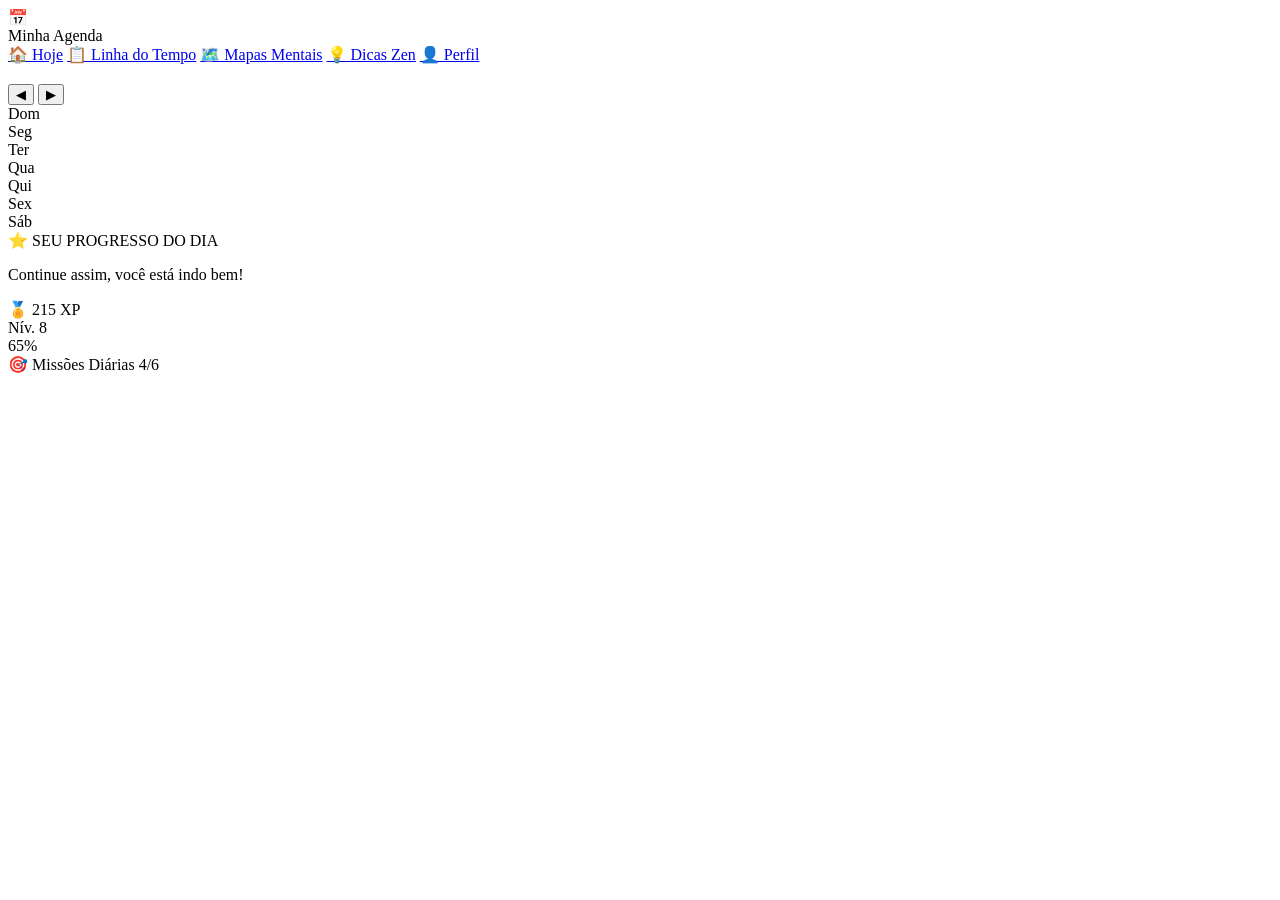
==== Agenda/index.html @ 8290450d "Rename index.html to Agenda/index.html" ====
<!DOCTYPE html>
<html lang="pt-br">
<head>
    <meta charset="UTF-8">
    <meta name="viewport" content="width=device-width, initial-scale=1.0">
    <title>Agenda Adaptada</title>
    <link rel="stylesheet" href="style.css">
    <link href="https://fonts.googleapis.com/css2?family=Nunito:wght@400;600;700;800&display=swap" rel="stylesheet">
</head>
<body>

    <!-- Sidebar -->
    <aside class="sidebar">
        <div class="sidebar-logo">
            <div class="logo-icon">📅</div>
            <span class="logo-text">Minha Agenda</span>
        </div>
        <nav class="sidebar-nav">
            <a href="#" class="nav-item active">🏠 Hoje</a>
            <a href="#" class="nav-item">📋 Linha do Tempo</a>
            <a href="#" class="nav-item">🗺️ Mapas Mentais</a>
            <a href="#" class="nav-item">💡 Dicas Zen</a>
            <a href="#" class="nav-item">👤 Perfil</a>
        </nav>
    </aside>

    <!-- Main Content -->
    <main class="main-content">
        <div class="calendar-container">
            <header>
                <h2 id="month-year"></h2>
                <div class="nav-buttons">
                    <button id="prev">◀</button>
                    <button id="next">▶</button>
                </div>
            </header>

            <div class="calendar-grid">
                <div class="day-name">Dom</div>
                <div class="day-name">Seg</div>
                <div class="day-name">Ter</div>
                <div class="day-name">Qua</div>
                <div class="day-name">Qui</div>
                <div class="day-name">Sex</div>
                <div class="day-name">Sáb</div>

                <div id="calendar-days" class="days-container"></div>
            </div>
        </div>

        <!-- Progress Panel -->
        <div class="progress-panel">
            <div class="progress-header">
                <span>⭐ SEU PROGRESSO DO DIA</span>
                <p>Continue assim, você está indo bem!</p>
            </div>
            <div class="xp-badge">🏅 215 XP</div>
            <div class="progress-level">
                <span>Nív. 8</span>
                <div class="progress-bar"><div class="progress-fill" style="width:65%"></div></div>
                <span>65%</span>
            </div>
            <div class="missions">
                <span class="mission-label">🎯 Missões Diárias</span>
                <span class="mission-count">4/6</span>
                <div class="progress-bar"><div class="progress-fill missions-fill" style="width:66%"></div></div>
            </div>
        </div>
    </main>

    <script src="script.js"></script>
</body>
</html>
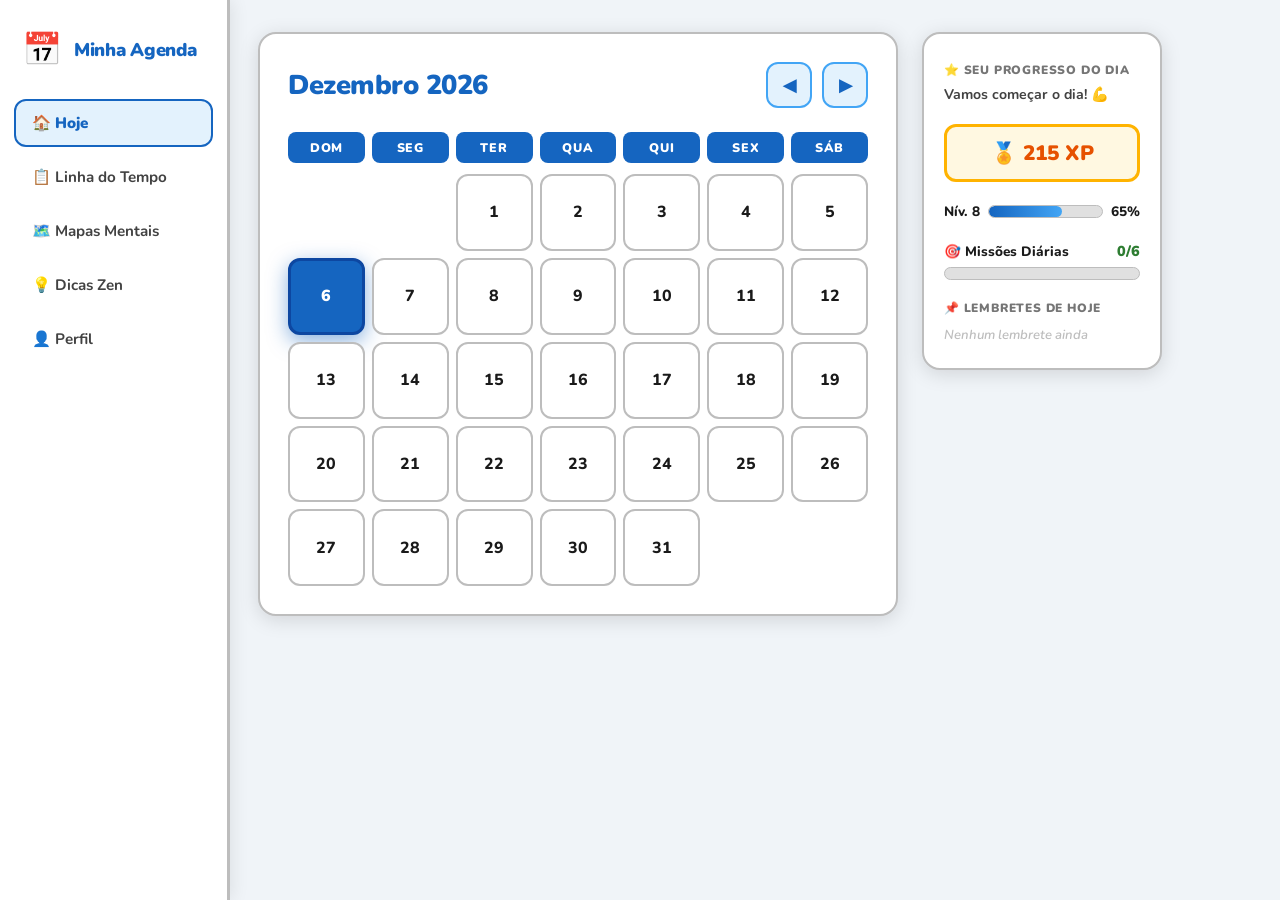
==== commit 4f0269a0: "Add files via upload" ====
--- a/Agenda/index.html
+++ b/Agenda/index.html
@@ -5,7 +5,7 @@
     <meta name="viewport" content="width=device-width, initial-scale=1.0">
     <title>Agenda Adaptada</title>
     <link rel="stylesheet" href="style.css">
-    <link href="https://fonts.googleapis.com/css2?family=Nunito:wght@400;600;700;800&display=swap" rel="stylesheet">
+    <link href="https://fonts.googleapis.com/css2?family=Nunito:wght@400;600;700;800;900&display=swap" rel="stylesheet">
 </head>
 <body>
 
@@ -16,16 +16,16 @@
             <span class="logo-text">Minha Agenda</span>
         </div>
         <nav class="sidebar-nav">
-            <a href="#" class="nav-item active">🏠 Hoje</a>
-            <a href="#" class="nav-item">📋 Linha do Tempo</a>
+            <a href="#" class="nav-item active" data-view="today">🏠 Hoje</a>
+            <a href="#" class="nav-item" data-view="timeline">📋 Linha do Tempo</a>
             <a href="#" class="nav-item">🗺️ Mapas Mentais</a>
             <a href="#" class="nav-item">💡 Dicas Zen</a>
             <a href="#" class="nav-item">👤 Perfil</a>
         </nav>
     </aside>
 
-    <!-- Main Content -->
-    <main class="main-content">
+    <!-- VIEW: HOJE (CALENDÁRIO)  -->
+    <main class="main-content" id="view-today">
         <div class="calendar-container">
             <header>
                 <h2 id="month-year"></h2>
@@ -34,7 +34,6 @@
                     <button id="next">▶</button>
                 </div>
             </header>
-
             <div class="calendar-grid">
                 <div class="day-name">Dom</div>
                 <div class="day-name">Seg</div>
@@ -43,7 +42,6 @@
                 <div class="day-name">Qui</div>
                 <div class="day-name">Sex</div>
                 <div class="day-name">Sáb</div>
-
                 <div id="calendar-days" class="days-container"></div>
             </div>
         </div>
@@ -52,22 +50,116 @@
         <div class="progress-panel">
             <div class="progress-header">
                 <span>⭐ SEU PROGRESSO DO DIA</span>
-                <p>Continue assim, você está indo bem!</p>
+                <p id="progress-message">Continue assim, você está indo bem!</p>
             </div>
-            <div class="xp-badge">🏅 215 XP</div>
+            <div class="xp-badge">🏅 <span id="xp-value">215</span> XP</div>
             <div class="progress-level">
-                <span>Nív. 8</span>
-                <div class="progress-bar"><div class="progress-fill" style="width:65%"></div></div>
-                <span>65%</span>
+                <span>Nív. <span id="level-value">8</span></span>
+                <div class="progress-bar"><div class="progress-fill" id="xp-bar" style="width:65%"></div></div>
+                <span id="xp-percent">65%</span>
             </div>
             <div class="missions">
                 <span class="mission-label">🎯 Missões Diárias</span>
-                <span class="mission-count">4/6</span>
-                <div class="progress-bar"><div class="progress-fill missions-fill" style="width:66%"></div></div>
+                <span class="mission-count" id="mission-count">4/6</span>
+                <div class="progress-bar"><div class="progress-fill missions-fill" id="mission-bar" style="width:66%"></div></div>
+            </div>
+            <div class="reminders-today">
+                <span class="reminders-title">📌 Lembretes de Hoje</span>
+                <ul id="today-reminders-list">
+                    <li class="no-reminders">Nenhum lembrete ainda</li>
+                </ul>
             </div>
         </div>
     </main>
 
+    <!--  VIEW: LINHA DO TEMPO  -->
+    <main class="main-content timeline-layout" id="view-timeline" style="display:none;">
+        <div class="timeline-container">
+            <div class="timeline-header">
+                <div>
+                    <h2 class="timeline-title">📋 Linha do Tempo</h2>
+                    <p class="timeline-subtitle">Acompanhe todas as suas tarefas</p>
+                </div>
+                <div class="timeline-filters">
+                    <button class="filter-btn active" data-filter="all">Todas</button>
+                    <button class="filter-btn" data-filter="done">✅ Concluídas</button>
+                    <button class="filter-btn" data-filter="pending">⏳ Pendentes</button>
+                    <button class="filter-btn" data-filter="missed">❌ Não Feitas</button>
+                </div>
+            </div>
+
+            <div class="timeline-legend">
+                <span class="legend-item legend-done">✅ Concluída</span>
+                <span class="legend-item legend-pending">⏳ Pendente</span>
+                <span class="legend-item legend-missed">❌ Não feita</span>
+            </div>
+
+            <div class="timeline-body" id="timeline-body">
+                <p class="timeline-empty">Nenhuma tarefa encontrada. Adicione lembretes no calendário!</p>
+            </div>
+        </div>
+
+        <!-- Painel de resumo -->
+        <div class="progress-panel">
+            <div class="progress-header">
+                <span>📊 RESUMO GERAL</span>
+                <p id="tl-summary-msg">Veja seu desempenho!</p>
+            </div>
+            <div class="xp-badge">🏅 <span id="tl-xp-value">215</span> XP</div>
+            <div class="progress-level">
+                <span>Nív. <span id="tl-level-value">8</span></span>
+                <div class="progress-bar"><div class="progress-fill" id="tl-xp-bar" style="width:65%"></div></div>
+                <span id="tl-xp-percent">65%</span>
+            </div>
+
+            <div class="tl-stats">
+                <div class="tl-stat tl-stat-done">
+                    <span class="tl-stat-icon">✅</span>
+                    <span class="tl-stat-num" id="stat-done">0</span>
+                    <span class="tl-stat-label">Concluídas</span>
+                </div>
+                <div class="tl-stat tl-stat-pending">
+                    <span class="tl-stat-icon">⏳</span>
+                    <span class="tl-stat-num" id="stat-pending">0</span>
+                    <span class="tl-stat-label">Pendentes</span>
+                </div>
+                <div class="tl-stat tl-stat-missed">
+                    <span class="tl-stat-icon">❌</span>
+                    <span class="tl-stat-num" id="stat-missed">0</span>
+                    <span class="tl-stat-label">Não feitas</span>
+                </div>
+            </div>
+
+            <div class="missions">
+                <span class="mission-label">🎯 Taxa de Conclusão</span>
+                <span class="mission-count" id="tl-rate">0%</span>
+                <div class="progress-bar">
+                    <div class="progress-fill missions-fill" id="tl-rate-bar" style="width:0%"></div>
+                </div>
+            </div>
+        </div>
+    </main>
+
+    <!-- Modal de Lembrete -->
+    <div class="modal-overlay" id="modal-overlay">
+        <div class="modal">
+            <div class="modal-header">
+                <span class="modal-date-title" id="modal-date-title">📅 Dia 1</span>
+                <button class="modal-close" id="modal-close">✕</button>
+            </div>
+            <div class="modal-reminders" id="modal-reminders">
+                <p class="no-reminders-modal">Nenhum lembrete para este dia.</p>
+            </div>
+            <div class="modal-add">
+                <input type="text" id="reminder-input" class="reminder-input" placeholder="✏️ Adicionar lembrete..." maxlength="80" />
+                <button class="btn-add" id="btn-add-reminder">＋ Adicionar</button>
+            </div>
+        </div>
+    </div>
+
+    <!-- Toast -->
+    <div class="toast" id="toast"></div>
+
     <script src="script.js"></script>
 </body>
-</html>
+</html>
--- a/Agenda/style.css
+++ b/Agenda/style.css
@@ -0,0 +1,679 @@
+/*  RESET & BASE  */
+* { box-sizing: border-box; margin: 0; padding: 0; }
+
+:root {
+    --blue:        #1565C0;
+    --blue-light:  #42A5F5;
+    --blue-bg:     #E3F2FD;
+    --green:       #2E7D32;
+    --green-light: #66BB6A;
+    --green-bg:    #E8F5E9;
+    --yellow:      #E65100;
+    --yellow-light:#FFB300;
+    --yellow-bg:   #FFF8E1;
+    --red:         #C62828;
+    --red-light:   #EF9A9A;
+    --red-bg:      #FFEBEE;
+    --orange:      #E65100;
+    --orange-light:#FF8A65;
+    --orange-bg:   #FBE9E7;
+    --bg:          #F0F4F8;
+    --white:       #FFFFFF;
+    --text-dark:   #1A1A1A;
+    --text-mid:    #424242;
+    --text-soft:   #757575;
+    --radius-lg:   18px;
+    --radius-md:   12px;
+    --radius-sm:   8px;
+    --shadow:      0 4px 20px rgba(0,0,0,0.13);
+}
+
+body {
+    font-family: 'Nunito', 'Segoe UI', Tahoma, Geneva, Verdana, sans-serif;
+    background-color: var(--bg);
+    display: flex;
+    min-height: 100vh;
+    font-size: 16px;
+}
+
+/*  SIDEBAR  */
+.sidebar {
+    width: 230px;
+    background: var(--white);
+    border-right: 3px solid #BDBDBD;
+    padding: 28px 14px;
+    display: flex;
+    flex-direction: column;
+    gap: 28px;
+    box-shadow: 3px 0 16px rgba(0,0,0,0.08);
+    flex-shrink: 0;
+    position: sticky;
+    top: 0;
+    height: 100vh;
+}
+
+.sidebar-logo {
+    display: flex;
+    align-items: center;
+    gap: 12px;
+    padding: 0 8px;
+}
+.logo-icon { font-size: 2rem; }
+.logo-text {
+    font-weight: 900;
+    font-size: 1.15rem;
+    color: var(--blue);
+    letter-spacing: -0.3px;
+}
+
+.sidebar-nav {
+    display: flex;
+    flex-direction: column;
+    gap: 6px;
+}
+
+.nav-item {
+    display: flex;
+    align-items: center;
+    gap: 12px;
+    padding: 12px 16px;
+    border-radius: var(--radius-md);
+    color: var(--text-mid);
+    font-weight: 700;
+    font-size: 0.95rem;
+    text-decoration: none;
+    transition: all 0.18s;
+    border: 2.5px solid transparent;
+}
+.nav-item:hover { background: var(--blue-bg); color: var(--blue); border-color: var(--blue-light); }
+.nav-item.active { background: var(--blue-bg); color: var(--blue); font-weight: 900; border-color: var(--blue); }
+
+/*  MAIN CONTENT  */
+.main-content {
+    flex: 1;
+    display: flex;
+    gap: 24px;
+    padding: 32px 28px;
+    align-items: flex-start;
+}
+
+/*  CALENDAR CONTAINER  */
+.calendar-container {
+    flex: 1;
+    background: var(--white);
+    border-radius: var(--radius-lg);
+    box-shadow: var(--shadow);
+    padding: 28px;
+    max-width: 640px;
+    border: 2.5px solid #BDBDBD;
+}
+
+header {
+    display: flex;
+    justify-content: space-between;
+    align-items: center;
+    margin-bottom: 24px;
+}
+header h2 {
+    font-size: 1.7rem;
+    font-weight: 900;
+    color: var(--blue);
+    letter-spacing: -0.5px;
+}
+
+.nav-buttons { display: flex; gap: 10px; }
+.nav-buttons button {
+    background: var(--blue-bg);
+    border: 2.5px solid var(--blue-light);
+    border-radius: var(--radius-md);
+    width: 46px; height: 46px;
+    font-size: 1.05rem;
+    color: var(--blue);
+    cursor: pointer;
+    transition: all 0.18s;
+    font-weight: 900;
+}
+.nav-buttons button:hover {
+    background: var(--blue);
+    color: var(--white);
+    transform: scale(1.08);
+    box-shadow: 0 4px 14px rgba(21,101,192,0.38);
+}
+
+/*  CALENDAR GRID */
+.calendar-grid {
+    display: grid;
+    grid-template-columns: repeat(7, 1fr);
+    gap: 7px;
+    text-align: center;
+}
+
+.day-name {
+    font-weight: 900;
+    color: var(--white);
+    font-size: 0.78rem;
+    text-transform: uppercase;
+    letter-spacing: 0.8px;
+    background: var(--blue);
+    border-radius: var(--radius-sm);
+    padding: 7px 2px;
+    margin-bottom: 4px;
+}
+
+.days-container { display: contents; }
+
+.day {
+    width: 100%;
+    aspect-ratio: 1;
+    border-radius: var(--radius-md);
+    cursor: pointer;
+    transition: all 0.18s;
+    border: 2.5px solid #BDBDBD;
+    display: flex;
+    flex-direction: column;
+    align-items: center;
+    justify-content: center;
+    gap: 3px;
+    font-size: 1rem;
+    font-weight: 800;
+    color: var(--text-dark);
+    background: var(--white);
+}
+.day:hover {
+    background: var(--blue-bg);
+    color: var(--blue);
+    border-color: var(--blue);
+    transform: scale(1.11);
+    box-shadow: 0 4px 16px rgba(21,101,192,0.25);
+}
+
+.today {
+    background: var(--blue) !important;
+    color: var(--white) !important;
+    font-weight: 900;
+    border: 3.5px solid #0D47A1 !important;
+    box-shadow: 0 6px 20px rgba(21,101,192,0.5) !important;
+}
+.today:hover { background: #1976D2 !important; border-color: #0D47A1 !important; color: var(--white) !important; }
+.empty { visibility: hidden; }
+
+.reminder-dot { width: 8px; height: 8px; border-radius: 50%; display: block; }
+.dot-pending { background: var(--yellow-light); box-shadow: 0 0 6px rgba(255,179,0,0.8); }
+.dot-done    { background: var(--green-light);  box-shadow: 0 0 6px rgba(102,187,106,0.8); }
+
+/*  PROGRESS PANEL  */
+.progress-panel {
+    width: 240px;
+    background: var(--white);
+    border-radius: var(--radius-lg);
+    box-shadow: var(--shadow);
+    padding: 24px 20px;
+    display: flex;
+    flex-direction: column;
+    gap: 20px;
+    flex-shrink: 0;
+    border: 2.5px solid #BDBDBD;
+}
+
+.progress-header span {
+    font-size: 0.75rem;
+    font-weight: 900;
+    text-transform: uppercase;
+    letter-spacing: 0.8px;
+    color: var(--text-soft);
+}
+.progress-header p {
+    font-size: 0.88rem;
+    color: var(--text-mid);
+    margin-top: 5px;
+    font-weight: 700;
+    transition: all 0.3s;
+}
+
+.xp-badge {
+    background: var(--yellow-bg);
+    border: 3px solid var(--yellow-light);
+    border-radius: var(--radius-md);
+    padding: 12px 14px;
+    font-weight: 900;
+    font-size: 1.3rem;
+    color: var(--yellow);
+    text-align: center;
+    transition: transform 0.2s;
+}
+.xp-badge.bump { transform: scale(1.1); }
+
+.progress-level {
+    display: flex;
+    align-items: center;
+    gap: 8px;
+    font-size: 0.85rem;
+    font-weight: 800;
+    color: var(--text-dark);
+}
+
+.progress-bar {
+    flex: 1;
+    height: 13px;
+    background: #E0E0E0;
+    border-radius: 99px;
+    overflow: hidden;
+    border: 1.5px solid #BDBDBD;
+}
+.progress-fill {
+    height: 100%;
+    background: linear-gradient(90deg, var(--blue), var(--blue-light));
+    border-radius: 99px;
+    transition: width 0.55s ease;
+}
+
+.missions { display: flex; flex-wrap: wrap; align-items: center; gap: 6px; }
+.mission-label { font-size: 0.85rem; font-weight: 800; color: var(--text-dark); flex: 1; }
+.mission-count { font-size: 0.9rem; font-weight: 900; color: var(--green); }
+.missions .progress-bar { width: 100%; flex: none; }
+.missions-fill { background: linear-gradient(90deg, var(--green), var(--green-light)); }
+
+/*  REMINDERS TODAY  */
+.reminders-today { display: flex; flex-direction: column; gap: 10px; }
+.reminders-title { font-size: 0.75rem; font-weight: 900; text-transform: uppercase; letter-spacing: 0.8px; color: var(--text-soft); }
+#today-reminders-list { list-style: none; display: flex; flex-direction: column; gap: 7px; max-height: 180px; overflow-y: auto; }
+.no-reminders { font-size: 0.82rem; color: #BDBDBD; font-style: italic; font-weight: 600; }
+
+.reminder-today-item {
+    display: flex; align-items: center; justify-content: space-between; gap: 8px;
+    padding: 9px 12px; background: #FAFAFA; border-radius: var(--radius-md); border: 2px solid #E0E0E0; transition: all 0.2s;
+}
+.reminder-today-item.done { background: var(--green-bg); border-color: var(--green-light); }
+.reminder-today-text { font-size: 0.82rem; font-weight: 700; color: var(--text-dark); flex: 1; line-height: 1.3; }
+.reminder-today-item.done .reminder-today-text { color: var(--green); text-decoration: line-through; }
+.btn-confirm-today {
+    background: var(--green); color: var(--white); border: none; border-radius: var(--radius-sm);
+    padding: 6px 10px; font-size: 0.75rem; font-weight: 800; cursor: pointer; white-space: nowrap;
+    font-family: 'Nunito', sans-serif; transition: all 0.18s;
+}
+.btn-confirm-today:hover { background: #1B5E20; transform: scale(1.06); box-shadow: 0 3px 10px rgba(46,125,50,0.45); }
+.done-badge { font-size: 1rem; }
+
+/*  LINHA DO TEMPO  */
+
+.timeline-layout { align-items: flex-start; }
+
+.timeline-container {
+    flex: 1;
+    background: var(--white);
+    border-radius: var(--radius-lg);
+    box-shadow: var(--shadow);
+    padding: 30px 32px;
+    border: 2.5px solid #BDBDBD;
+    min-height: 70vh;
+}
+
+.timeline-header {
+    display: flex;
+    align-items: flex-start;
+    justify-content: space-between;
+    flex-wrap: wrap;
+    gap: 16px;
+    margin-bottom: 22px;
+}
+
+.timeline-title {
+    font-size: 1.7rem;
+    font-weight: 900;
+    color: var(--blue);
+    letter-spacing: -0.5px;
+}
+.timeline-subtitle {
+    font-size: 0.9rem;
+    color: var(--text-soft);
+    font-weight: 600;
+    margin-top: 4px;
+}
+
+/*  FILTROS  */
+.timeline-filters {
+    display: flex;
+    gap: 8px;
+    flex-wrap: wrap;
+}
+
+.filter-btn {
+    padding: 8px 16px;
+    border-radius: 99px;
+    border: 2.5px solid #BDBDBD;
+    background: var(--white);
+    color: var(--text-mid);
+    font-weight: 800;
+    font-size: 0.82rem;
+    cursor: pointer;
+    font-family: 'Nunito', sans-serif;
+    transition: all 0.18s;
+}
+.filter-btn:hover { border-color: var(--blue); color: var(--blue); background: var(--blue-bg); }
+.filter-btn.active { background: var(--blue); color: var(--white); border-color: var(--blue); }
+
+/*  LEGENDA  */
+.timeline-legend {
+    display: flex;
+    gap: 18px;
+    margin-bottom: 28px;
+    flex-wrap: wrap;
+}
+.legend-item {
+    display: flex;
+    align-items: center;
+    gap: 6px;
+    font-size: 0.82rem;
+    font-weight: 700;
+    color: var(--text-mid);
+    background: #F5F5F5;
+    border-radius: 99px;
+    padding: 5px 14px;
+    border: 2px solid #E0E0E0;
+}
+.legend-done    { border-color: var(--green-light);  color: var(--green);  background: var(--green-bg); }
+.legend-pending { border-color: var(--yellow-light); color: var(--yellow); background: var(--yellow-bg); }
+.legend-missed  { border-color: var(--red-light);    color: var(--red);    background: var(--red-bg); }
+
+/*  CORPO DA LINHA DO TEMPO  */
+.timeline-body {
+    display: flex;
+    flex-direction: column;
+    gap: 0;
+}
+
+.timeline-empty {
+    text-align: center;
+    color: #BDBDBD;
+    font-size: 0.95rem;
+    font-weight: 600;
+    font-style: italic;
+    padding: 48px 0;
+}
+
+/*  GRUPO DE DIA  */
+.tl-group {
+    display: flex;
+    gap: 18px;
+    align-items: stretch;
+    margin-bottom: 4px;
+}
+
+/* COLUNA ESQUERDA (DOT + LINHA)  */
+.tl-left {
+    display: flex;
+    flex-direction: column;
+    align-items: center;
+    flex-shrink: 0;
+    width: 44px;
+}
+
+.tl-dot {
+    width: 44px;
+    height: 44px;
+    border-radius: 50%;
+    display: flex;
+    align-items: center;
+    justify-content: center;
+    font-size: 1.2rem;
+    font-weight: 900;
+    flex-shrink: 0;
+    border: 3px solid transparent;
+    box-shadow: 0 3px 10px rgba(0,0,0,0.15);
+    z-index: 1;
+}
+
+.tl-dot-done    { background: var(--green-bg);  border-color: var(--green);       }
+.tl-dot-pending { background: var(--yellow-bg); border-color: var(--yellow-light); }
+.tl-dot-missed  { background: var(--red-bg);    border-color: var(--red);          }
+
+.tl-line {
+    flex: 1;
+    width: 4px;
+    background: linear-gradient(to bottom, #BDBDBD, #E0E0E0);
+    border-radius: 99px;
+    margin: 4px 0;
+    min-height: 24px;
+}
+
+/*  CARD DO DIA  */
+.tl-card {
+    flex: 1;
+    background: #FAFAFA;
+    border: 2.5px solid #E0E0E0;
+    border-radius: var(--radius-lg);
+    padding: 18px 20px;
+    margin-bottom: 20px;
+    transition: box-shadow 0.2s;
+}
+.tl-card:hover { box-shadow: 0 4px 18px rgba(0,0,0,0.1); }
+
+.tl-card-today {
+    background: var(--blue-bg);
+    border-color: var(--blue);
+    box-shadow: 0 4px 18px rgba(21,101,192,0.18);
+}
+
+.tl-card-header {
+    display: flex;
+    align-items: flex-start;
+    justify-content: space-between;
+    gap: 12px;
+    margin-bottom: 14px;
+    flex-wrap: wrap;
+}
+
+.tl-date-block { display: flex; flex-direction: column; gap: 2px; }
+.tl-weekday {
+    font-size: 0.78rem;
+    font-weight: 900;
+    text-transform: uppercase;
+    letter-spacing: 0.8px;
+    color: var(--blue);
+}
+.tl-date {
+    font-size: 1rem;
+    font-weight: 800;
+    color: var(--text-dark);
+}
+
+/*  BADGES DO DIA  */
+.tl-day-badges { display: flex; gap: 6px; flex-wrap: wrap; }
+.tl-badge {
+    padding: 4px 10px;
+    border-radius: 99px;
+    font-size: 0.72rem;
+    font-weight: 800;
+    border: 2px solid transparent;
+}
+.tl-badge-done    { background: var(--green-bg);  color: var(--green);  border-color: var(--green-light); }
+.tl-badge-pending { background: var(--yellow-bg); color: var(--yellow); border-color: var(--yellow-light); }
+.tl-badge-missed  { background: var(--red-bg);    color: var(--red);    border-color: var(--red-light); }
+
+/*  TAREFAS DENTRO DO CARD  */
+.tl-tasks { display: flex; flex-direction: column; gap: 8px; }
+
+.tl-task {
+    display: flex;
+    align-items: center;
+    gap: 10px;
+    padding: 10px 14px;
+    border-radius: var(--radius-md);
+    border: 2px solid transparent;
+    transition: all 0.18s;
+}
+.tl-task:hover { transform: translateX(4px); }
+
+.tl-task-done    { background: var(--green-bg);  border-color: var(--green-light); }
+.tl-task-pending { background: var(--yellow-bg); border-color: var(--yellow-light); }
+.tl-task-missed  { background: var(--red-bg);    border-color: var(--red-light); }
+
+.tl-task-icon { font-size: 1.1rem; flex-shrink: 0; }
+
+.tl-task-text {
+    flex: 1;
+    font-size: 0.9rem;
+    font-weight: 700;
+    color: var(--text-dark);
+    line-height: 1.4;
+}
+.tl-task-done .tl-task-text    { color: var(--green); text-decoration: line-through; }
+.tl-task-missed .tl-task-text  { color: var(--red);   text-decoration: line-through; opacity: 0.8; }
+
+.tl-task-status-label {
+    font-size: 0.72rem;
+    font-weight: 900;
+    border-radius: 99px;
+    padding: 3px 10px;
+    white-space: nowrap;
+    border: 2px solid transparent;
+}
+.tl-label-done    { background: var(--green);  color: var(--white); border-color: #1B5E20; }
+.tl-label-pending { background: var(--yellow-light); color: var(--text-dark); border-color: var(--orange); }
+.tl-label-missed  { background: var(--red);    color: var(--white); border-color: #7F0000; }
+
+/*  STATS DO PAINEL DA TIMELINE  */
+.tl-stats {
+    display: flex;
+    flex-direction: column;
+    gap: 8px;
+}
+
+.tl-stat {
+    display: flex;
+    align-items: center;
+    gap: 10px;
+    padding: 10px 14px;
+    border-radius: var(--radius-md);
+    border: 2.5px solid transparent;
+}
+.tl-stat-done    { background: var(--green-bg);  border-color: var(--green-light); }
+.tl-stat-pending { background: var(--yellow-bg); border-color: var(--yellow-light); }
+.tl-stat-missed  { background: var(--red-bg);    border-color: var(--red-light); }
+
+.tl-stat-icon  { font-size: 1.2rem; }
+.tl-stat-num   { font-size: 1.4rem; font-weight: 900; color: var(--text-dark); line-height: 1; }
+.tl-stat-label { font-size: 0.78rem; font-weight: 700; color: var(--text-soft); }
+
+/*  MODAL  */
+.modal-overlay {
+    position: fixed;
+    inset: 0;
+    background: rgba(10, 20, 40, 0.6);
+    backdrop-filter: blur(5px);
+    z-index: 1000;
+    display: flex;
+    align-items: center;
+    justify-content: center;
+    opacity: 0;
+    pointer-events: none;
+    transition: opacity 0.22s ease;
+}
+.modal-overlay.active { opacity: 1; pointer-events: all; }
+
+.modal {
+    background: var(--white);
+    border-radius: 22px;
+    box-shadow: 0 22px 60px rgba(0,0,0,0.25);
+    padding: 30px;
+    width: 100%;
+    max-width: 430px;
+    display: flex;
+    flex-direction: column;
+    gap: 20px;
+    border: 3px solid var(--blue);
+    transform: translateY(18px) scale(0.97);
+    transition: transform 0.22s ease;
+}
+.modal-overlay.active .modal { transform: translateY(0) scale(1); }
+
+.modal-header { display: flex; align-items: center; justify-content: space-between; }
+.modal-date-title { font-size: 1.2rem; font-weight: 900; color: var(--blue); letter-spacing: -0.3px; }
+
+.modal-close {
+    background: var(--red-bg);
+    border: 2px solid var(--red-light);
+    border-radius: var(--radius-sm);
+    width: 38px; height: 38px;
+    font-size: 0.95rem;
+    color: var(--red);
+    cursor: pointer;
+    font-weight: 900;
+    transition: all 0.18s;
+    font-family: 'Nunito', sans-serif;
+}
+.modal-close:hover { background: var(--red); color: var(--white); border-color: var(--red); }
+
+.modal-reminders { display: flex; flex-direction: column; gap: 9px; max-height: 260px; overflow-y: auto; }
+.no-reminders-modal { font-size: 0.9rem; color: #BDBDBD; font-style: italic; text-align: center; padding: 18px 0; font-weight: 600; }
+
+.reminder-item {
+    display: flex; align-items: center; justify-content: space-between; gap: 10px;
+    padding: 12px 15px; background: #FAFAFA; border-radius: var(--radius-md); border: 2px solid #BDBDBD; transition: all 0.2s;
+}
+.reminder-item.done { background: var(--green-bg); border-color: var(--green-light); }
+.reminder-text { font-size: 0.92rem; font-weight: 700; color: var(--text-dark); flex: 1; line-height: 1.4; }
+.reminder-item.done .reminder-text { color: var(--green); text-decoration: line-through; }
+
+.reminder-actions { display: flex; align-items: center; gap: 7px; flex-shrink: 0; }
+
+.btn-done {
+    background: var(--green); color: var(--white); border: none; border-radius: var(--radius-sm);
+    padding: 7px 14px; font-size: 0.8rem; font-weight: 800; cursor: pointer;
+    font-family: 'Nunito', sans-serif; transition: all 0.18s;
+}
+.btn-done:hover { background: #1B5E20; transform: scale(1.06); box-shadow: 0 3px 10px rgba(46,125,50,0.45); }
+.done-tag { font-size: 0.82rem; font-weight: 800; color: var(--green); }
+
+.btn-delete {
+    background: var(--red-bg); border: 2px solid var(--red-light); color: var(--red);
+    cursor: pointer; font-size: 0.9rem; padding: 5px 8px; border-radius: var(--radius-sm); transition: all 0.18s;
+}
+.btn-delete:hover { background: var(--red); color: var(--white); border-color: var(--red); }
+
+.modal-add { display: flex; gap: 9px; }
+
+.reminder-input {
+    flex: 1; padding: 12px 16px; border: 2.5px solid #BDBDBD; border-radius: var(--radius-md);
+    font-size: 0.95rem; font-family: 'Nunito', sans-serif; font-weight: 700; color: var(--text-dark);
+    outline: none; transition: border-color 0.2s, box-shadow 0.2s; background: #FAFAFA;
+}
+.reminder-input:focus { border-color: var(--blue); box-shadow: 0 0 0 4px rgba(21,101,192,0.13); background: var(--white); }
+.reminder-input::placeholder { color: #BDBDBD; font-weight: 600; }
+
+.btn-add {
+    background: var(--blue); color: var(--white); border: none; border-radius: var(--radius-md);
+    padding: 12px 18px; font-size: 0.9rem; font-weight: 900; cursor: pointer;
+    font-family: 'Nunito', sans-serif; transition: all 0.18s; white-space: nowrap;
+}
+.btn-add:hover { background: #0D47A1; transform: scale(1.05); box-shadow: 0 5px 16px rgba(21,101,192,0.42); }
+
+/*  TOAST  */
+.toast {
+    position: fixed; bottom: 30px; left: 50%;
+    transform: translateX(-50%) translateY(20px);
+    background: var(--text-dark); color: var(--white);
+    padding: 13px 28px; border-radius: 99px;
+    font-size: 0.92rem; font-weight: 800; font-family: 'Nunito', sans-serif;
+    box-shadow: 0 10px 30px rgba(0,0,0,0.25);
+    opacity: 0; pointer-events: none; transition: all 0.28s ease;
+    z-index: 2000; white-space: nowrap; border: 2.5px solid transparent;
+}
+.toast.show { opacity: 1; transform: translateX(-50%) translateY(0); }
+.toast-success { background: var(--green);        border-color: #1B5E20; }
+.toast-info    { background: var(--blue);         border-color: #0D47A1; }
+.toast-level   { background: var(--yellow-light); color: var(--text-dark); border-color: var(--yellow); font-size: 1rem; }
+
+/*  RESPONSIVE  */
+@media (max-width: 900px) {
+    .timeline-header { flex-direction: column; }
+    .timeline-filters { justify-content: flex-start; }
+}
+@media (max-width: 768px) {
+    .sidebar { display: none; }
+    .main-content { flex-direction: column; padding: 16px; }
+    .progress-panel { width: 100%; }
+    .calendar-container { max-width: 100%; }
+    .timeline-container { padding: 20px 16px; }
+    .modal { max-width: calc(100vw - 32px); padding: 22px; }
+}
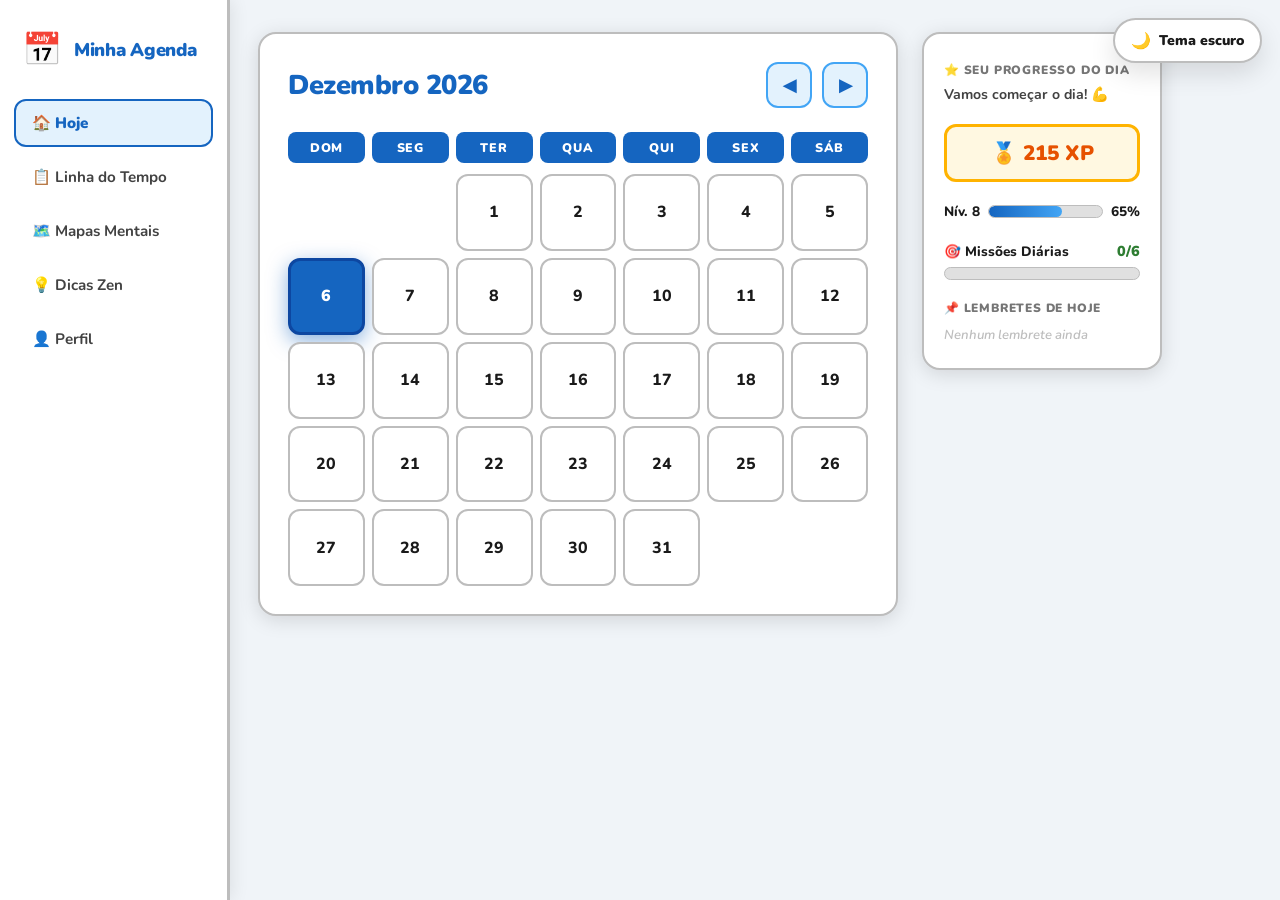
==== commit ca67d1fb: "Dark Mode e Vlivras" ====
--- a/Agenda/index.html
+++ b/Agenda/index.html
@@ -1,165 +1,242 @@
-<!DOCTYPE html>
-<html lang="pt-br">
-<head>
-    <meta charset="UTF-8">
-    <meta name="viewport" content="width=device-width, initial-scale=1.0">
-    <title>Agenda Adaptada</title>
-    <link rel="stylesheet" href="style.css">
-    <link href="https://fonts.googleapis.com/css2?family=Nunito:wght@400;600;700;800;900&display=swap" rel="stylesheet">
-</head>
-<body>
-
-    <!-- Sidebar -->
-    <aside class="sidebar">
-        <div class="sidebar-logo">
-            <div class="logo-icon">📅</div>
-            <span class="logo-text">Minha Agenda</span>
-        </div>
-        <nav class="sidebar-nav">
-            <a href="#" class="nav-item active" data-view="today">🏠 Hoje</a>
-            <a href="#" class="nav-item" data-view="timeline">📋 Linha do Tempo</a>
-            <a href="#" class="nav-item">🗺️ Mapas Mentais</a>
-            <a href="#" class="nav-item">💡 Dicas Zen</a>
-            <a href="#" class="nav-item">👤 Perfil</a>
-        </nav>
-    </aside>
-
-    <!-- VIEW: HOJE (CALENDÁRIO)  -->
-    <main class="main-content" id="view-today">
-        <div class="calendar-container">
-            <header>
-                <h2 id="month-year"></h2>
-                <div class="nav-buttons">
-                    <button id="prev">◀</button>
-                    <button id="next">▶</button>
-                </div>
-            </header>
-            <div class="calendar-grid">
-                <div class="day-name">Dom</div>
-                <div class="day-name">Seg</div>
-                <div class="day-name">Ter</div>
-                <div class="day-name">Qua</div>
-                <div class="day-name">Qui</div>
-                <div class="day-name">Sex</div>
-                <div class="day-name">Sáb</div>
-                <div id="calendar-days" class="days-container"></div>
-            </div>
-        </div>
-
-        <!-- Progress Panel -->
-        <div class="progress-panel">
-            <div class="progress-header">
-                <span>⭐ SEU PROGRESSO DO DIA</span>
-                <p id="progress-message">Continue assim, você está indo bem!</p>
-            </div>
-            <div class="xp-badge">🏅 <span id="xp-value">215</span> XP</div>
-            <div class="progress-level">
-                <span>Nív. <span id="level-value">8</span></span>
-                <div class="progress-bar"><div class="progress-fill" id="xp-bar" style="width:65%"></div></div>
-                <span id="xp-percent">65%</span>
-            </div>
-            <div class="missions">
-                <span class="mission-label">🎯 Missões Diárias</span>
-                <span class="mission-count" id="mission-count">4/6</span>
-                <div class="progress-bar"><div class="progress-fill missions-fill" id="mission-bar" style="width:66%"></div></div>
-            </div>
-            <div class="reminders-today">
-                <span class="reminders-title">📌 Lembretes de Hoje</span>
-                <ul id="today-reminders-list">
-                    <li class="no-reminders">Nenhum lembrete ainda</li>
-                </ul>
-            </div>
-        </div>
-    </main>
-
-    <!--  VIEW: LINHA DO TEMPO  -->
-    <main class="main-content timeline-layout" id="view-timeline" style="display:none;">
-        <div class="timeline-container">
-            <div class="timeline-header">
-                <div>
-                    <h2 class="timeline-title">📋 Linha do Tempo</h2>
-                    <p class="timeline-subtitle">Acompanhe todas as suas tarefas</p>
-                </div>
-                <div class="timeline-filters">
-                    <button class="filter-btn active" data-filter="all">Todas</button>
-                    <button class="filter-btn" data-filter="done">✅ Concluídas</button>
-                    <button class="filter-btn" data-filter="pending">⏳ Pendentes</button>
-                    <button class="filter-btn" data-filter="missed">❌ Não Feitas</button>
-                </div>
-            </div>
-
-            <div class="timeline-legend">
-                <span class="legend-item legend-done">✅ Concluída</span>
-                <span class="legend-item legend-pending">⏳ Pendente</span>
-                <span class="legend-item legend-missed">❌ Não feita</span>
-            </div>
-
-            <div class="timeline-body" id="timeline-body">
-                <p class="timeline-empty">Nenhuma tarefa encontrada. Adicione lembretes no calendário!</p>
-            </div>
-        </div>
-
-        <!-- Painel de resumo -->
-        <div class="progress-panel">
-            <div class="progress-header">
-                <span>📊 RESUMO GERAL</span>
-                <p id="tl-summary-msg">Veja seu desempenho!</p>
-            </div>
-            <div class="xp-badge">🏅 <span id="tl-xp-value">215</span> XP</div>
-            <div class="progress-level">
-                <span>Nív. <span id="tl-level-value">8</span></span>
-                <div class="progress-bar"><div class="progress-fill" id="tl-xp-bar" style="width:65%"></div></div>
-                <span id="tl-xp-percent">65%</span>
-            </div>
-
-            <div class="tl-stats">
-                <div class="tl-stat tl-stat-done">
-                    <span class="tl-stat-icon">✅</span>
-                    <span class="tl-stat-num" id="stat-done">0</span>
-                    <span class="tl-stat-label">Concluídas</span>
-                </div>
-                <div class="tl-stat tl-stat-pending">
-                    <span class="tl-stat-icon">⏳</span>
-                    <span class="tl-stat-num" id="stat-pending">0</span>
-                    <span class="tl-stat-label">Pendentes</span>
-                </div>
-                <div class="tl-stat tl-stat-missed">
-                    <span class="tl-stat-icon">❌</span>
-                    <span class="tl-stat-num" id="stat-missed">0</span>
-                    <span class="tl-stat-label">Não feitas</span>
-                </div>
-            </div>
-
-            <div class="missions">
-                <span class="mission-label">🎯 Taxa de Conclusão</span>
-                <span class="mission-count" id="tl-rate">0%</span>
-                <div class="progress-bar">
-                    <div class="progress-fill missions-fill" id="tl-rate-bar" style="width:0%"></div>
-                </div>
-            </div>
-        </div>
-    </main>
-
-    <!-- Modal de Lembrete -->
-    <div class="modal-overlay" id="modal-overlay">
-        <div class="modal">
-            <div class="modal-header">
-                <span class="modal-date-title" id="modal-date-title">📅 Dia 1</span>
-                <button class="modal-close" id="modal-close">✕</button>
-            </div>
-            <div class="modal-reminders" id="modal-reminders">
-                <p class="no-reminders-modal">Nenhum lembrete para este dia.</p>
-            </div>
-            <div class="modal-add">
-                <input type="text" id="reminder-input" class="reminder-input" placeholder="✏️ Adicionar lembrete..." maxlength="80" />
-                <button class="btn-add" id="btn-add-reminder">＋ Adicionar</button>
-            </div>
-        </div>
-    </div>
-
-    <!-- Toast -->
-    <div class="toast" id="toast"></div>
-
-    <script src="script.js"></script>
-</body>
+<!DOCTYPE html>
+<html lang="pt-br">
+
+<head>
+    <meta charset="UTF-8">
+    <meta name="viewport" content="width=device-width, initial-scale=1.0">
+    <title>Agenda Adaptada</title>
+    <script>
+        (function () {
+            try {
+                if (localStorage.getItem('agenda-theme') === 'dark') {
+                    document.documentElement.classList.add('dark-theme');
+                }
+            } catch (error) {
+                document.documentElement.classList.remove('dark-theme');
+            }
+        })();
+    </script>
+    <link rel="stylesheet" href="css/style.css">
+    <link rel="stylesheet" href="css/dark-mode.css">
+    <link href="https://fonts.googleapis.com/css2?family=Nunito:wght@400;600;700;800;900&display=swap" rel="stylesheet">
+</head>
+
+<body>
+
+    <style>
+        div[vw].enabled {
+            top: 65% !important;
+        }
+    </style>
+
+    <div vw class="enabled">
+        <div vw-access-button class="active"></div>
+        <div vw-plugin-wrapper>
+            <div class="vw-plugin-top-wrapper"></div>
+        </div>
+    </div>
+
+    <script src="https://vlibras.gov.br/app/vlibras-plugin.js"></script>
+    <script>
+        new window.VLibras.Widget('https://vlibras.gov.br/app');
+    </script>
+
+
+    <button class="theme-toggle" id="theme-toggle" type="button" aria-pressed="false">
+        <span class="theme-toggle-icon" aria-hidden="true">🌙</span>
+        <span class="theme-toggle-text">Tema escuro</span>
+    </button>
+
+    <!-- Sidebar -->
+    <aside class="sidebar">
+        <div class="sidebar-logo">
+            <div class="logo-icon">📅</div>
+            <span class="logo-text">Minha Agenda</span>
+        </div>
+        <nav class="sidebar-nav">
+            <a href="#" class="nav-item active" data-view="today">🏠 Hoje</a>
+            <a href="#" class="nav-item" data-view="timeline">📋 Linha do Tempo</a>
+            <a href="#" class="nav-item">🗺️ Mapas Mentais</a>
+            <a href="#" class="nav-item">💡 Dicas Zen</a>
+            <a href="#" class="nav-item">👤 Perfil</a>
+        </nav>
+    </aside>
+
+    <!-- VIEW: HOJE (CALENDÁRIO)  -->
+    <main class="main-content" id="view-today">
+        <div class="calendar-container">
+            <header>
+                <h2 id="month-year"></h2>
+                <div class="nav-buttons">
+                    <button id="prev">◀</button>
+                    <button id="next">▶</button>
+                </div>
+            </header>
+            <div class="calendar-grid">
+                <div class="day-name">Dom</div>
+                <div class="day-name">Seg</div>
+                <div class="day-name">Ter</div>
+                <div class="day-name">Qua</div>
+                <div class="day-name">Qui</div>
+                <div class="day-name">Sex</div>
+                <div class="day-name">Sáb</div>
+                <div id="calendar-days" class="days-container"></div>
+            </div>
+        </div>
+
+        <!-- Progress Panel -->
+        <div class="progress-panel">
+            <div class="progress-header">
+                <span>⭐ SEU PROGRESSO DO DIA</span>
+                <p id="progress-message">Continue assim, você está indo bem!</p>
+            </div>
+            <div class="xp-badge">🏅 <span id="xp-value">215</span> XP</div>
+            <div class="progress-level">
+                <span>Nív. <span id="level-value">8</span></span>
+                <div class="progress-bar">
+                    <div class="progress-fill" id="xp-bar" style="width:65%"></div>
+                </div>
+                <span id="xp-percent">65%</span>
+            </div>
+            <div class="missions">
+                <span class="mission-label">🎯 Missões Diárias</span>
+                <span class="mission-count" id="mission-count">4/6</span>
+                <div class="progress-bar">
+                    <div class="progress-fill missions-fill" id="mission-bar" style="width:66%"></div>
+                </div>
+            </div>
+            <div class="reminders-today">
+                <span class="reminders-title">📌 Lembretes de Hoje</span>
+                <ul id="today-reminders-list">
+                    <li class="no-reminders">Nenhum lembrete ainda</li>
+                </ul>
+            </div>
+        </div>
+    </main>
+
+    <!--  VIEW: LINHA DO TEMPO  -->
+    <main class="main-content timeline-layout" id="view-timeline" style="display:none;">
+        <div class="timeline-container">
+            <div class="timeline-header">
+                <div>
+                    <h2 class="timeline-title">📋 Linha do Tempo</h2>
+                    <p class="timeline-subtitle">Acompanhe todas as suas tarefas</p>
+                </div>
+                <div class="timeline-filters">
+                    <button class="filter-btn active" data-filter="all">Todas</button>
+                    <button class="filter-btn" data-filter="done">✅ Concluídas</button>
+                    <button class="filter-btn" data-filter="pending">⏳ Pendentes</button>
+                    <button class="filter-btn" data-filter="missed">❌ Não Feitas</button>
+                </div>
+            </div>
+
+            <div class="timeline-legend">
+                <span class="legend-item legend-done">✅ Concluída</span>
+                <span class="legend-item legend-pending">⏳ Pendente</span>
+                <span class="legend-item legend-missed">❌ Não feita</span>
+            </div>
+
+            <div class="timeline-body" id="timeline-body">
+                <p class="timeline-empty">Nenhuma tarefa encontrada. Adicione lembretes no calendário!</p>
+            </div>
+
+            <section class="report-section" id="productivity-report">
+                <div class="report-header">
+                    <h3>📈 Relatório de Produtividade</h3>
+                    <p>Resumo das tarefas concluídas por dia e por semana</p>
+                </div>
+
+                <div class="report-highlights">
+                    <div class="report-card report-best">
+                        <span class="report-card-label">Dia mais produtivo</span>
+                        <strong class="report-card-value" id="best-day-value">Sem dados</strong>
+                        <small class="report-card-extra" id="best-day-extra">Adicione tarefas para começar</small>
+                    </div>
+                    <div class="report-card report-worst">
+                        <span class="report-card-label">Dia menos produtivo</span>
+                        <strong class="report-card-value" id="worst-day-value">Sem dados</strong>
+                        <small class="report-card-extra" id="worst-day-extra">Adicione tarefas para começar</small>
+                    </div>
+                </div>
+
+                <div class="report-charts">
+                    <div class="chart-block">
+                        <h4>Produtividade por dia da semana</h4>
+                        <div class="bar-chart" id="weekday-chart"></div>
+                    </div>
+                    <div class="chart-block">
+                        <h4>Produtividade por semana</h4>
+                        <div class="bar-chart" id="week-chart"></div>
+                    </div>
+                </div>
+            </section>
+        </div>
+
+        <!-- Painel de resumo -->
+        <div class="progress-panel">
+            <div class="progress-header">
+                <span>📊 RESUMO GERAL</span>
+                <p id="tl-summary-msg">Veja seu desempenho!</p>
+            </div>
+            <div class="xp-badge">🏅 <span id="tl-xp-value">215</span> XP</div>
+            <div class="progress-level">
+                <span>Nív. <span id="tl-level-value">8</span></span>
+                <div class="progress-bar">
+                    <div class="progress-fill" id="tl-xp-bar" style="width:65%"></div>
+                </div>
+                <span id="tl-xp-percent">65%</span>
+            </div>
+
+            <div class="tl-stats">
+                <div class="tl-stat tl-stat-done">
+                    <span class="tl-stat-icon">✅</span>
+                    <span class="tl-stat-num" id="stat-done">0</span>
+                    <span class="tl-stat-label">Concluídas</span>
+                </div>
+                <div class="tl-stat tl-stat-pending">
+                    <span class="tl-stat-icon">⏳</span>
+                    <span class="tl-stat-num" id="stat-pending">0</span>
+                    <span class="tl-stat-label">Pendentes</span>
+                </div>
+                <div class="tl-stat tl-stat-missed">
+                    <span class="tl-stat-icon">❌</span>
+                    <span class="tl-stat-num" id="stat-missed">0</span>
+                    <span class="tl-stat-label">Não feitas</span>
+                </div>
+            </div>
+
+            <div class="missions">
+                <span class="mission-label">🎯 Taxa de Conclusão</span>
+                <span class="mission-count" id="tl-rate">0%</span>
+                <div class="progress-bar">
+                    <div class="progress-fill missions-fill" id="tl-rate-bar" style="width:0%"></div>
+                </div>
+            </div>
+        </div>
+    </main>
+
+    <!-- Modal de Lembrete -->
+    <div class="modal-overlay" id="modal-overlay">
+        <div class="modal">
+            <div class="modal-header">
+                <span class="modal-date-title" id="modal-date-title">📅 Dia 1</span>
+                <button class="modal-close" id="modal-close">✕</button>
+            </div>
+            <div class="modal-reminders" id="modal-reminders">
+                <p class="no-reminders-modal">Nenhum lembrete para este dia.</p>
+            </div>
+            <div class="modal-add">
+                <input type="text" id="reminder-input" class="reminder-input" placeholder="✏️ Adicionar lembrete..."
+                    maxlength="80" />
+                <button class="btn-add" id="btn-add-reminder">＋ Adicionar</button>
+            </div>
+        </div>
+    </div>
+
+    <!-- Toast -->
+    <div class="toast" id="toast"></div>
+
+    <script src="js/script.js"></script>
+</body>
+
 </html>
--- a/Agenda/css/style.css
+++ b/Agenda/css/style.css
@@ -0,0 +1,1371 @@
+/*  RESET & BASE  */
+* {
+    box-sizing: border-box;
+    margin: 0;
+    padding: 0;
+}
+
+:root {
+    --blue: #1565C0;
+    --blue-light: #42A5F5;
+    --blue-bg: #E3F2FD;
+    --green: #2E7D32;
+    --green-light: #66BB6A;
+    --green-bg: #E8F5E9;
+    --yellow: #E65100;
+    --yellow-light: #FFB300;
+    --yellow-bg: #FFF8E1;
+    --red: #C62828;
+    --red-light: #EF9A9A;
+    --red-bg: #FFEBEE;
+    --orange: #E65100;
+    --orange-light: #FF8A65;
+    --orange-bg: #FBE9E7;
+    --bg: #F0F4F8;
+    --white: #FFFFFF;
+    --text-dark: #1A1A1A;
+    --text-mid: #424242;
+    --text-soft: #757575;
+    --radius-lg: 18px;
+    --radius-md: 12px;
+    --radius-sm: 8px;
+    --shadow: 0 4px 20px rgba(0, 0, 0, 0.13);
+}
+
+body {
+    font-family: 'Nunito', 'Segoe UI', Tahoma, Geneva, Verdana, sans-serif;
+    background-color: var(--bg);
+    display: flex;
+    min-height: 100vh;
+    font-size: 16px;
+}
+
+.vlibras {
+    position: relative;
+    top: 65% !important;
+}
+
+.vlibras [vw-access-button],
+div[vw-access-button],
+.enabled [vw-access-button],
+.vw-access-button {
+    top: 65% !important;
+    transform: translateY(-50%);
+}
+
+.sidebar,
+.main-content,
+.calendar-container,
+.progress-panel,
+.timeline-container,
+.modal,
+.toast,
+.nav-item,
+.nav-buttons button,
+.day,
+.filter-btn,
+.legend-item,
+.tl-card,
+.tl-task,
+.report-card,
+.chart-block,
+.reminder-item,
+.reminder-today-item,
+.btn-primary,
+.btn-add,
+.btn-done,
+.btn-delete,
+.theme-toggle,
+input[type="text"],
+input[type="password"],
+input[type="date"],
+.tabs,
+.check-box {
+    transition: background-color 0.28s ease, color 0.28s ease, border-color 0.28s ease, box-shadow 0.28s ease, opacity 0.28s ease, transform 0.2s ease;
+}
+
+.theme-toggle {
+    position: fixed;
+    top: 18px;
+    right: 18px;
+    z-index: 3000;
+    display: inline-flex;
+    align-items: center;
+    gap: 8px;
+    border: 2px solid #BDBDBD;
+    border-radius: 999px;
+    background: var(--white);
+    color: var(--text-dark);
+    padding: 11px 16px;
+    font-family: 'Nunito', sans-serif;
+    font-size: 0.88rem;
+    font-weight: 900;
+    cursor: pointer;
+    box-shadow: 0 10px 26px rgba(0, 0, 0, 0.12);
+}
+
+.theme-toggle:hover {
+    border-color: var(--blue);
+    color: var(--blue);
+    transform: translateY(-1px);
+}
+
+.theme-toggle-icon {
+    font-size: 1rem;
+    line-height: 1;
+}
+
+/*  SIDEBAR  */
+.sidebar {
+    width: 230px;
+    background: var(--white);
+    border-right: 3px solid #BDBDBD;
+    padding: 28px 14px;
+    display: flex;
+    flex-direction: column;
+    gap: 28px;
+    box-shadow: 3px 0 16px rgba(0, 0, 0, 0.08);
+    flex-shrink: 0;
+    position: sticky;
+    top: 0;
+    height: 100vh;
+}
+
+.sidebar-logo {
+    display: flex;
+    align-items: center;
+    gap: 12px;
+    padding: 0 8px;
+}
+
+.logo-icon {
+    font-size: 2rem;
+}
+
+.logo-text {
+    font-weight: 900;
+    font-size: 1.15rem;
+    color: var(--blue);
+    letter-spacing: -0.3px;
+}
+
+.sidebar-nav {
+    display: flex;
+    flex-direction: column;
+    gap: 6px;
+}
+
+.nav-item {
+    display: flex;
+    align-items: center;
+    gap: 12px;
+    padding: 12px 16px;
+    border-radius: var(--radius-md);
+    color: var(--text-mid);
+    font-weight: 700;
+    font-size: 0.95rem;
+    text-decoration: none;
+    transition: all 0.18s;
+    border: 2.5px solid transparent;
+}
+
+.nav-item:hover {
+    background: var(--blue-bg);
+    color: var(--blue);
+    border-color: var(--blue-light);
+}
+
+.nav-item.active {
+    background: var(--blue-bg);
+    color: var(--blue);
+    font-weight: 900;
+    border-color: var(--blue);
+}
+
+/*  MAIN CONTENT  */
+.main-content {
+    flex: 1;
+    display: flex;
+    gap: 24px;
+    padding: 32px 28px;
+    align-items: flex-start;
+}
+
+/*  CALENDAR CONTAINER  */
+.calendar-container {
+    flex: 1;
+    background: var(--white);
+    border-radius: var(--radius-lg);
+    box-shadow: var(--shadow);
+    padding: 28px;
+    max-width: 640px;
+    border: 2.5px solid #BDBDBD;
+}
+
+header {
+    display: flex;
+    justify-content: space-between;
+    align-items: center;
+    margin-bottom: 24px;
+}
+
+header h2 {
+    font-size: 1.7rem;
+    font-weight: 900;
+    color: var(--blue);
+    letter-spacing: -0.5px;
+}
+
+.nav-buttons {
+    display: flex;
+    gap: 10px;
+}
+
+.nav-buttons button {
+    background: var(--blue-bg);
+    border: 2.5px solid var(--blue-light);
+    border-radius: var(--radius-md);
+    width: 46px;
+    height: 46px;
+    font-size: 1.05rem;
+    color: var(--blue);
+    cursor: pointer;
+    transition: all 0.18s;
+    font-weight: 900;
+}
+
+.nav-buttons button:hover {
+    background: var(--blue);
+    color: var(--white);
+    transform: scale(1.08);
+    box-shadow: 0 4px 14px rgba(21, 101, 192, 0.38);
+}
+
+/*  CALENDAR GRID */
+.calendar-grid {
+    display: grid;
+    grid-template-columns: repeat(7, 1fr);
+    gap: 7px;
+    text-align: center;
+}
+
+.day-name {
+    font-weight: 900;
+    color: var(--white);
+    font-size: 0.78rem;
+    text-transform: uppercase;
+    letter-spacing: 0.8px;
+    background: var(--blue);
+    border-radius: var(--radius-sm);
+    padding: 7px 2px;
+    margin-bottom: 4px;
+}
+
+.days-container {
+    display: contents;
+}
+
+.day {
+    width: 100%;
+    aspect-ratio: 1;
+    border-radius: var(--radius-md);
+    cursor: pointer;
+    transition: all 0.18s;
+    border: 2.5px solid #BDBDBD;
+    display: flex;
+    flex-direction: column;
+    align-items: center;
+    justify-content: center;
+    gap: 3px;
+    font-size: 1rem;
+    font-weight: 800;
+    color: var(--text-dark);
+    background: var(--white);
+}
+
+.day:hover {
+    background: var(--blue-bg);
+    color: var(--blue);
+    border-color: var(--blue);
+    transform: scale(1.11);
+    box-shadow: 0 4px 16px rgba(21, 101, 192, 0.25);
+}
+
+.today {
+    background: var(--blue) !important;
+    color: var(--white) !important;
+    font-weight: 900;
+    border: 3.5px solid #0D47A1 !important;
+    box-shadow: 0 6px 20px rgba(21, 101, 192, 0.5) !important;
+}
+
+.today:hover {
+    background: #1976D2 !important;
+    border-color: #0D47A1 !important;
+    color: var(--white) !important;
+}
+
+.empty {
+    visibility: hidden;
+}
+
+.reminder-dot {
+    width: 8px;
+    height: 8px;
+    border-radius: 50%;
+    display: block;
+}
+
+.dot-pending {
+    background: var(--yellow-light);
+    box-shadow: 0 0 6px rgba(255, 179, 0, 0.8);
+}
+
+.dot-done {
+    background: var(--green-light);
+    box-shadow: 0 0 6px rgba(102, 187, 106, 0.8);
+}
+
+/*  PROGRESS PANEL  */
+.progress-panel {
+    width: 240px;
+    background: var(--white);
+    border-radius: var(--radius-lg);
+    box-shadow: var(--shadow);
+    padding: 24px 20px;
+    display: flex;
+    flex-direction: column;
+    gap: 20px;
+    flex-shrink: 0;
+    border: 2.5px solid #BDBDBD;
+}
+
+.progress-header span {
+    font-size: 0.75rem;
+    font-weight: 900;
+    text-transform: uppercase;
+    letter-spacing: 0.8px;
+    color: var(--text-soft);
+}
+
+.progress-header p {
+    font-size: 0.88rem;
+    color: var(--text-mid);
+    margin-top: 5px;
+    font-weight: 700;
+    transition: all 0.3s;
+}
+
+.xp-badge {
+    background: var(--yellow-bg);
+    border: 3px solid var(--yellow-light);
+    border-radius: var(--radius-md);
+    padding: 12px 14px;
+    font-weight: 900;
+    font-size: 1.3rem;
+    color: var(--yellow);
+    text-align: center;
+    transition: transform 0.2s;
+}
+
+.xp-badge.bump {
+    transform: scale(1.1);
+}
+
+.progress-level {
+    display: flex;
+    align-items: center;
+    gap: 8px;
+    font-size: 0.85rem;
+    font-weight: 800;
+    color: var(--text-dark);
+}
+
+.progress-bar {
+    flex: 1;
+    height: 13px;
+    background: #E0E0E0;
+    border-radius: 99px;
+    overflow: hidden;
+    border: 1.5px solid #BDBDBD;
+}
+
+.progress-fill {
+    height: 100%;
+    background: linear-gradient(90deg, var(--blue), var(--blue-light));
+    border-radius: 99px;
+    transition: width 0.55s ease;
+}
+
+.missions {
+    display: flex;
+    flex-wrap: wrap;
+    align-items: center;
+    gap: 6px;
+}
+
+.mission-label {
+    font-size: 0.85rem;
+    font-weight: 800;
+    color: var(--text-dark);
+    flex: 1;
+}
+
+.mission-count {
+    font-size: 0.9rem;
+    font-weight: 900;
+    color: var(--green);
+}
+
+.missions .progress-bar {
+    width: 100%;
+    flex: none;
+}
+
+.missions-fill {
+    background: linear-gradient(90deg, var(--green), var(--green-light));
+}
+
+/*  REMINDERS TODAY  */
+.reminders-today {
+    display: flex;
+    flex-direction: column;
+    gap: 10px;
+}
+
+.reminders-title {
+    font-size: 0.75rem;
+    font-weight: 900;
+    text-transform: uppercase;
+    letter-spacing: 0.8px;
+    color: var(--text-soft);
+}
+
+#today-reminders-list {
+    list-style: none;
+    display: flex;
+    flex-direction: column;
+    gap: 7px;
+    max-height: 180px;
+    overflow-y: auto;
+}
+
+.no-reminders {
+    font-size: 0.82rem;
+    color: #BDBDBD;
+    font-style: italic;
+    font-weight: 600;
+}
+
+.reminder-today-item {
+    display: flex;
+    align-items: center;
+    justify-content: space-between;
+    gap: 8px;
+    padding: 9px 12px;
+    background: #FAFAFA;
+    border-radius: var(--radius-md);
+    border: 2px solid #E0E0E0;
+    transition: all 0.2s;
+}
+
+.reminder-today-item.done {
+    background: var(--green-bg);
+    border-color: var(--green-light);
+}
+
+.reminder-today-text {
+    font-size: 0.82rem;
+    font-weight: 700;
+    color: var(--text-dark);
+    flex: 1;
+    line-height: 1.3;
+}
+
+.reminder-today-item.done .reminder-today-text {
+    color: var(--green);
+    text-decoration: line-through;
+}
+
+.btn-confirm-today {
+    background: var(--green);
+    color: var(--white);
+    border: none;
+    border-radius: var(--radius-sm);
+    padding: 6px 10px;
+    font-size: 0.75rem;
+    font-weight: 800;
+    cursor: pointer;
+    white-space: nowrap;
+    font-family: 'Nunito', sans-serif;
+    transition: all 0.18s;
+}
+
+.btn-confirm-today:hover {
+    background: #1B5E20;
+    transform: scale(1.06);
+    box-shadow: 0 3px 10px rgba(46, 125, 50, 0.45);
+}
+
+.done-badge {
+    font-size: 1rem;
+}
+
+/*  LINHA DO TEMPO  */
+
+.timeline-layout {
+    align-items: flex-start;
+}
+
+.timeline-container {
+    flex: 1;
+    background: var(--white);
+    border-radius: var(--radius-lg);
+    box-shadow: var(--shadow);
+    padding: 30px 32px;
+    border: 2.5px solid #BDBDBD;
+    min-height: 70vh;
+}
+
+.timeline-header {
+    display: flex;
+    align-items: flex-start;
+    justify-content: space-between;
+    flex-wrap: wrap;
+    gap: 16px;
+    margin-bottom: 22px;
+}
+
+.timeline-title {
+    font-size: 1.7rem;
+    font-weight: 900;
+    color: var(--blue);
+    letter-spacing: -0.5px;
+}
+
+.timeline-subtitle {
+    font-size: 0.9rem;
+    color: var(--text-soft);
+    font-weight: 600;
+    margin-top: 4px;
+}
+
+/*  FILTROS  */
+.timeline-filters {
+    display: flex;
+    gap: 8px;
+    flex-wrap: wrap;
+}
+
+.filter-btn {
+    padding: 8px 16px;
+    border-radius: 99px;
+    border: 2.5px solid #BDBDBD;
+    background: var(--white);
+    color: var(--text-mid);
+    font-weight: 800;
+    font-size: 0.82rem;
+    cursor: pointer;
+    font-family: 'Nunito', sans-serif;
+    transition: all 0.18s;
+}
+
+.filter-btn:hover {
+    border-color: var(--blue);
+    color: var(--blue);
+    background: var(--blue-bg);
+}
+
+.filter-btn.active {
+    background: var(--blue);
+    color: var(--white);
+    border-color: var(--blue);
+}
+
+/*  LEGENDA  */
+.timeline-legend {
+    display: flex;
+    gap: 18px;
+    margin-bottom: 28px;
+    flex-wrap: wrap;
+}
+
+.legend-item {
+    display: flex;
+    align-items: center;
+    gap: 6px;
+    font-size: 0.82rem;
+    font-weight: 700;
+    color: var(--text-mid);
+    background: #F5F5F5;
+    border-radius: 99px;
+    padding: 5px 14px;
+    border: 2px solid #E0E0E0;
+}
+
+.legend-done {
+    border-color: var(--green-light);
+    color: var(--green);
+    background: var(--green-bg);
+}
+
+.legend-pending {
+    border-color: var(--yellow-light);
+    color: var(--yellow);
+    background: var(--yellow-bg);
+}
+
+.legend-missed {
+    border-color: var(--red-light);
+    color: var(--red);
+    background: var(--red-bg);
+}
+
+/*  CORPO DA LINHA DO TEMPO  */
+.timeline-body {
+    display: flex;
+    flex-direction: column;
+    gap: 0;
+}
+
+.timeline-empty {
+    text-align: center;
+    color: #BDBDBD;
+    font-size: 0.95rem;
+    font-weight: 600;
+    font-style: italic;
+    padding: 48px 0;
+}
+
+/*  GRUPO DE DIA  */
+.tl-group {
+    display: flex;
+    gap: 18px;
+    align-items: stretch;
+    margin-bottom: 4px;
+}
+
+/* COLUNA ESQUERDA (DOT + LINHA)  */
+.tl-left {
+    display: flex;
+    flex-direction: column;
+    align-items: center;
+    flex-shrink: 0;
+    width: 44px;
+}
+
+.tl-dot {
+    width: 44px;
+    height: 44px;
+    border-radius: 50%;
+    display: flex;
+    align-items: center;
+    justify-content: center;
+    font-size: 1.2rem;
+    font-weight: 900;
+    flex-shrink: 0;
+    border: 3px solid transparent;
+    box-shadow: 0 3px 10px rgba(0, 0, 0, 0.15);
+    z-index: 1;
+}
+
+.tl-dot-done {
+    background: var(--green-bg);
+    border-color: var(--green);
+}
+
+.tl-dot-pending {
+    background: var(--yellow-bg);
+    border-color: var(--yellow-light);
+}
+
+.tl-dot-missed {
+    background: var(--red-bg);
+    border-color: var(--red);
+}
+
+.tl-line {
+    flex: 1;
+    width: 4px;
+    background: linear-gradient(to bottom, #BDBDBD, #E0E0E0);
+    border-radius: 99px;
+    margin: 4px 0;
+    min-height: 24px;
+}
+
+/*  CARD DO DIA  */
+.tl-card {
+    flex: 1;
+    background: #FAFAFA;
+    border: 2.5px solid #E0E0E0;
+    border-radius: var(--radius-lg);
+    padding: 18px 20px;
+    margin-bottom: 20px;
+    transition: box-shadow 0.2s;
+}
+
+.tl-card:hover {
+    box-shadow: 0 4px 18px rgba(0, 0, 0, 0.1);
+}
+
+.tl-card-today {
+    background: var(--blue-bg);
+    border-color: var(--blue);
+    box-shadow: 0 4px 18px rgba(21, 101, 192, 0.18);
+}
+
+.tl-card-header {
+    display: flex;
+    align-items: flex-start;
+    justify-content: space-between;
+    gap: 12px;
+    margin-bottom: 14px;
+    flex-wrap: wrap;
+}
+
+.tl-date-block {
+    display: flex;
+    flex-direction: column;
+    gap: 2px;
+}
+
+.tl-weekday {
+    font-size: 0.78rem;
+    font-weight: 900;
+    text-transform: uppercase;
+    letter-spacing: 0.8px;
+    color: var(--blue);
+}
+
+.tl-date {
+    font-size: 1rem;
+    font-weight: 800;
+    color: var(--text-dark);
+}
+
+/*  BADGES DO DIA  */
+.tl-day-badges {
+    display: flex;
+    gap: 6px;
+    flex-wrap: wrap;
+}
+
+.tl-badge {
+    padding: 4px 10px;
+    border-radius: 99px;
+    font-size: 0.72rem;
+    font-weight: 800;
+    border: 2px solid transparent;
+}
+
+.tl-badge-done {
+    background: var(--green-bg);
+    color: var(--green);
+    border-color: var(--green-light);
+}
+
+.tl-badge-pending {
+    background: var(--yellow-bg);
+    color: var(--yellow);
+    border-color: var(--yellow-light);
+}
+
+.tl-badge-missed {
+    background: var(--red-bg);
+    color: var(--red);
+    border-color: var(--red-light);
+}
+
+/*  TAREFAS DENTRO DO CARD  */
+.tl-tasks {
+    display: flex;
+    flex-direction: column;
+    gap: 8px;
+}
+
+.tl-task {
+    display: flex;
+    align-items: center;
+    gap: 10px;
+    padding: 10px 14px;
+    border-radius: var(--radius-md);
+    border: 2px solid transparent;
+    transition: all 0.18s;
+}
+
+.tl-task:hover {
+    transform: translateX(4px);
+}
+
+.tl-task-done {
+    background: var(--green-bg);
+    border-color: var(--green-light);
+}
+
+.tl-task-pending {
+    background: var(--yellow-bg);
+    border-color: var(--yellow-light);
+}
+
+.tl-task-missed {
+    background: var(--red-bg);
+    border-color: var(--red-light);
+}
+
+.tl-task-icon {
+    font-size: 1.1rem;
+    flex-shrink: 0;
+}
+
+.tl-task-text {
+    flex: 1;
+    font-size: 0.9rem;
+    font-weight: 700;
+    color: var(--text-dark);
+    line-height: 1.4;
+}
+
+.tl-task-done .tl-task-text {
+    color: var(--green);
+    text-decoration: line-through;
+}
+
+.tl-task-missed .tl-task-text {
+    color: var(--red);
+    text-decoration: line-through;
+    opacity: 0.8;
+}
+
+.tl-task-status-label {
+    font-size: 0.72rem;
+    font-weight: 900;
+    border-radius: 99px;
+    padding: 3px 10px;
+    white-space: nowrap;
+    border: 2px solid transparent;
+}
+
+.tl-label-done {
+    background: var(--green);
+    color: var(--white);
+    border-color: #1B5E20;
+}
+
+.tl-label-pending {
+    background: var(--yellow-light);
+    color: var(--text-dark);
+    border-color: var(--orange);
+}
+
+.tl-label-missed {
+    background: var(--red);
+    color: var(--white);
+    border-color: #7F0000;
+}
+
+/*  STATS DO PAINEL DA TIMELINE  */
+.tl-stats {
+    display: flex;
+    flex-direction: column;
+    gap: 8px;
+}
+
+.tl-stat {
+    display: flex;
+    align-items: center;
+    gap: 10px;
+    padding: 10px 14px;
+    border-radius: var(--radius-md);
+    border: 2.5px solid transparent;
+}
+
+.tl-stat-done {
+    background: var(--green-bg);
+    border-color: var(--green-light);
+}
+
+.tl-stat-pending {
+    background: var(--yellow-bg);
+    border-color: var(--yellow-light);
+}
+
+.tl-stat-missed {
+    background: var(--red-bg);
+    border-color: var(--red-light);
+}
+
+.tl-stat-icon {
+    font-size: 1.2rem;
+}
+
+.tl-stat-num {
+    font-size: 1.4rem;
+    font-weight: 900;
+    color: var(--text-dark);
+    line-height: 1;
+}
+
+.tl-stat-label {
+    font-size: 0.78rem;
+    font-weight: 700;
+    color: var(--text-soft);
+}
+
+/*  RELATÓRIO DE PRODUTIVIDADE  */
+.report-section {
+    margin-top: 24px;
+    padding-top: 20px;
+    border-top: 2px dashed #D0D7DE;
+    display: flex;
+    flex-direction: column;
+    gap: 16px;
+}
+
+.report-header h3 {
+    font-size: 1.2rem;
+    color: var(--blue);
+    font-weight: 900;
+}
+
+.report-header p {
+    color: var(--text-soft);
+    font-size: 0.9rem;
+    font-weight: 700;
+    margin-top: 4px;
+}
+
+.report-highlights {
+    display: grid;
+    grid-template-columns: repeat(2, minmax(220px, 1fr));
+    gap: 12px;
+}
+
+.report-card {
+    border-radius: var(--radius-md);
+    border: 2.5px solid #BDBDBD;
+    background: #FAFAFA;
+    padding: 14px;
+    display: flex;
+    flex-direction: column;
+    gap: 4px;
+}
+
+.report-best {
+    background: var(--green-bg);
+    border-color: var(--green-light);
+}
+
+.report-worst {
+    background: var(--orange-bg);
+    border-color: var(--orange-light);
+}
+
+.report-card-label {
+    font-size: 0.78rem;
+    text-transform: uppercase;
+    letter-spacing: 0.7px;
+    font-weight: 900;
+    color: var(--text-soft);
+}
+
+.report-card-value {
+    font-size: 1rem;
+    color: var(--text-dark);
+    font-weight: 900;
+}
+
+.report-card-extra {
+    font-size: 0.82rem;
+    color: var(--text-mid);
+    font-weight: 700;
+}
+
+.report-charts {
+    display: grid;
+    grid-template-columns: 1fr;
+    gap: 12px;
+}
+
+.chart-block {
+    border: 2.5px solid #E0E0E0;
+    border-radius: var(--radius-md);
+    background: #FCFCFC;
+    padding: 14px;
+}
+
+.chart-block h4 {
+    font-size: 0.92rem;
+    color: var(--text-dark);
+    font-weight: 900;
+    margin-bottom: 12px;
+}
+
+.bar-chart {
+    display: flex;
+    flex-direction: column;
+    gap: 9px;
+}
+
+.bar-row {
+    display: grid;
+    grid-template-columns: 125px 1fr 44px;
+    align-items: center;
+    gap: 10px;
+}
+
+.bar-label,
+.bar-value {
+    font-size: 0.82rem;
+    font-weight: 800;
+    color: var(--text-mid);
+}
+
+.bar-value {
+    text-align: right;
+    color: var(--text-dark);
+}
+
+.bar-track {
+    height: 12px;
+    border-radius: 99px;
+    background: #E8ECEF;
+    border: 1.5px solid #D1D9E0;
+    overflow: hidden;
+}
+
+.bar-fill {
+    height: 100%;
+    border-radius: 99px;
+    transition: width 0.45s ease;
+}
+
+.bar-fill-weekday {
+    background: linear-gradient(90deg, var(--blue), var(--blue-light));
+}
+
+.bar-fill-week {
+    background: linear-gradient(90deg, var(--green), var(--green-light));
+}
+
+.bar-empty {
+    font-size: 0.85rem;
+    font-weight: 700;
+    color: #9EA7AF;
+    font-style: italic;
+}
+
+/*  MODAL  */
+.modal-overlay {
+    position: fixed;
+    inset: 0;
+    background: rgba(10, 20, 40, 0.6);
+    backdrop-filter: blur(5px);
+    z-index: 1000;
+    display: flex;
+    align-items: center;
+    justify-content: center;
+    opacity: 0;
+    pointer-events: none;
+    transition: opacity 0.22s ease;
+}
+
+.modal-overlay.active {
+    opacity: 1;
+    pointer-events: all;
+}
+
+.modal {
+    background: var(--white);
+    border-radius: 22px;
+    box-shadow: 0 22px 60px rgba(0, 0, 0, 0.25);
+    padding: 30px;
+    width: 100%;
+    max-width: 430px;
+    display: flex;
+    flex-direction: column;
+    gap: 20px;
+    border: 3px solid var(--blue);
+    transform: translateY(18px) scale(0.97);
+    transition: transform 0.22s ease;
+}
+
+.modal-overlay.active .modal {
+    transform: translateY(0) scale(1);
+}
+
+.modal-header {
+    display: flex;
+    align-items: center;
+    justify-content: space-between;
+}
+
+.modal-date-title {
+    font-size: 1.2rem;
+    font-weight: 900;
+    color: var(--blue);
+    letter-spacing: -0.3px;
+}
+
+.modal-close {
+    background: var(--red-bg);
+    border: 2px solid var(--red-light);
+    border-radius: var(--radius-sm);
+    width: 38px;
+    height: 38px;
+    font-size: 0.95rem;
+    color: var(--red);
+    cursor: pointer;
+    font-weight: 900;
+    transition: all 0.18s;
+    font-family: 'Nunito', sans-serif;
+}
+
+.modal-close:hover {
+    background: var(--red);
+    color: var(--white);
+    border-color: var(--red);
+}
+
+.modal-reminders {
+    display: flex;
+    flex-direction: column;
+    gap: 9px;
+    max-height: 260px;
+    overflow-y: auto;
+}
+
+.no-reminders-modal {
+    font-size: 0.9rem;
+    color: #BDBDBD;
+    font-style: italic;
+    text-align: center;
+    padding: 18px 0;
+    font-weight: 600;
+}
+
+.reminder-item {
+    display: flex;
+    align-items: center;
+    justify-content: space-between;
+    gap: 10px;
+    padding: 12px 15px;
+    background: #FAFAFA;
+    border-radius: var(--radius-md);
+    border: 2px solid #BDBDBD;
+    transition: all 0.2s;
+}
+
+.reminder-item.done {
+    background: var(--green-bg);
+    border-color: var(--green-light);
+}
+
+.reminder-text {
+    font-size: 0.92rem;
+    font-weight: 700;
+    color: var(--text-dark);
+    flex: 1;
+    line-height: 1.4;
+}
+
+.reminder-item.done .reminder-text {
+    color: var(--green);
+    text-decoration: line-through;
+}
+
+.reminder-actions {
+    display: flex;
+    align-items: center;
+    gap: 7px;
+    flex-shrink: 0;
+}
+
+.btn-done {
+    background: var(--green);
+    color: var(--white);
+    border: none;
+    border-radius: var(--radius-sm);
+    padding: 7px 14px;
+    font-size: 0.8rem;
+    font-weight: 800;
+    cursor: pointer;
+    font-family: 'Nunito', sans-serif;
+    transition: all 0.18s;
+}
+
+.btn-done:hover {
+    background: #1B5E20;
+    transform: scale(1.06);
+    box-shadow: 0 3px 10px rgba(46, 125, 50, 0.45);
+}
+
+.done-tag {
+    font-size: 0.82rem;
+    font-weight: 800;
+    color: var(--green);
+}
+
+.btn-delete {
+    background: var(--red-bg);
+    border: 2px solid var(--red-light);
+    color: var(--red);
+    cursor: pointer;
+    font-size: 0.9rem;
+    padding: 5px 8px;
+    border-radius: var(--radius-sm);
+    transition: all 0.18s;
+}
+
+.btn-delete:hover {
+    background: var(--red);
+    color: var(--white);
+    border-color: var(--red);
+}
+
+.modal-add {
+    display: flex;
+    gap: 9px;
+}
+
+.reminder-input {
+    flex: 1;
+    padding: 12px 16px;
+    border: 2.5px solid #BDBDBD;
+    border-radius: var(--radius-md);
+    font-size: 0.95rem;
+    font-family: 'Nunito', sans-serif;
+    font-weight: 700;
+    color: var(--text-dark);
+    outline: none;
+    transition: border-color 0.2s, box-shadow 0.2s;
+    background: #FAFAFA;
+}
+
+.reminder-input:focus {
+    border-color: var(--blue);
+    box-shadow: 0 0 0 4px rgba(21, 101, 192, 0.13);
+    background: var(--white);
+}
+
+.reminder-input::placeholder {
+    color: #BDBDBD;
+    font-weight: 600;
+}
+
+.btn-add {
+    background: var(--blue);
+    color: var(--white);
+    border: none;
+    border-radius: var(--radius-md);
+    padding: 12px 18px;
+    font-size: 0.9rem;
+    font-weight: 900;
+    cursor: pointer;
+    font-family: 'Nunito', sans-serif;
+    transition: all 0.18s;
+    white-space: nowrap;
+}
+
+.btn-add:hover {
+    background: #0D47A1;
+    transform: scale(1.05);
+    box-shadow: 0 5px 16px rgba(21, 101, 192, 0.42);
+}
+
+/*  TOAST  */
+.toast {
+    position: fixed;
+    bottom: 30px;
+    left: 50%;
+    transform: translateX(-50%) translateY(20px);
+    background: var(--text-dark);
+    color: var(--white);
+    padding: 13px 28px;
+    border-radius: 99px;
+    font-size: 0.92rem;
+    font-weight: 800;
+    font-family: 'Nunito', sans-serif;
+    box-shadow: 0 10px 30px rgba(0, 0, 0, 0.25);
+    opacity: 0;
+    pointer-events: none;
+    transition: all 0.28s ease;
+    z-index: 2000;
+    white-space: nowrap;
+    border: 2.5px solid transparent;
+}
+
+.toast.show {
+    opacity: 1;
+    transform: translateX(-50%) translateY(0);
+}
+
+.toast-success {
+    background: var(--green);
+    border-color: #1B5E20;
+}
+
+.toast-info {
+    background: var(--blue);
+    border-color: #0D47A1;
+}
+
+.toast-level {
+    background: var(--yellow-light);
+    color: var(--text-dark);
+    border-color: var(--yellow);
+    font-size: 1rem;
+}
+
+/*  RESPONSIVE  */
+@media (max-width: 900px) {
+    .timeline-header {
+        flex-direction: column;
+    }
+
+    .timeline-filters {
+        justify-content: flex-start;
+    }
+
+    .report-highlights {
+        grid-template-columns: 1fr;
+    }
+
+    .bar-row {
+        grid-template-columns: 100px 1fr 38px;
+    }
+}
+
+@media (max-width: 768px) {
+    .sidebar {
+        display: none;
+    }
+
+    .theme-toggle {
+        top: 14px;
+        right: 14px;
+        padding: 10px 14px;
+        font-size: 0.82rem;
+    }
+
+    .main-content {
+        flex-direction: column;
+        padding: 16px;
+    }
+
+    .progress-panel {
+        width: 100%;
+    }
+
+    .calendar-container {
+        max-width: 100%;
+    }
+
+    .timeline-container {
+        padding: 20px 16px;
+    }
+
+    .modal {
+        max-width: calc(100vw - 32px);
+        padding: 22px;
+    }
+}
--- a/Agenda/css/dark-mode.css
+++ b/Agenda/css/dark-mode.css
@@ -0,0 +1,266 @@
+html.dark-theme {
+    color-scheme: dark;
+    --bg: #0b1220;
+    --blue-bg: #13263d;
+    --green-bg: #11281b;
+    --yellow-bg: #2b230f;
+    --red-bg: #2a1418;
+    --orange-bg: #2b1c14;
+    --text-dark: #eef3f8;
+    --text-mid: #c1cad7;
+    --text-soft: #93a0b2;
+    --shadow: 0 16px 34px rgba(0, 0, 0, 0.38);
+}
+
+html.dark-theme body {
+    background-color: var(--bg);
+    color: var(--text-dark);
+}
+
+html.dark-theme .sidebar,
+html.dark-theme .calendar-container,
+html.dark-theme .progress-panel,
+html.dark-theme .timeline-container,
+html.dark-theme .modal,
+html.dark-theme .login-card {
+    background: #111827;
+    border-color: #263244;
+    box-shadow: var(--shadow);
+}
+
+html.dark-theme .sidebar {
+    border-right-color: #263244;
+}
+
+html.dark-theme .calendar-container,
+html.dark-theme .timeline-container,
+html.dark-theme .progress-panel,
+html.dark-theme .login-card,
+html.dark-theme .modal {
+    background: linear-gradient(180deg, #111827 0%, #0f1724 100%);
+}
+
+html.dark-theme .nav-item:hover,
+html.dark-theme .nav-item.active,
+html.dark-theme .tab-btn:not(.active):hover,
+html.dark-theme .filter-btn:hover,
+html.dark-theme .day:hover {
+    background: var(--blue-bg);
+}
+
+html.dark-theme .calendar-container,
+html.dark-theme .timeline-container,
+html.dark-theme .progress-panel,
+html.dark-theme .login-card,
+html.dark-theme .modal,
+html.dark-theme .tabs,
+html.dark-theme .report-card,
+html.dark-theme .chart-block,
+html.dark-theme .tl-card,
+html.dark-theme .reminder-item,
+html.dark-theme .reminder-today-item,
+html.dark-theme .day,
+html.dark-theme .filter-btn,
+html.dark-theme .legend-item,
+html.dark-theme .nav-buttons button,
+html.dark-theme .reminder-input,
+html.dark-theme input[type="text"],
+html.dark-theme input[type="password"],
+html.dark-theme input[type="date"],
+html.dark-theme .check-box {
+    background-color: #0f1724;
+    border-color: #2b3646;
+    color: var(--text-dark);
+}
+
+html.dark-theme .nav-buttons button,
+html.dark-theme .filter-btn.active,
+html.dark-theme .day-name,
+html.dark-theme .btn-primary,
+html.dark-theme .btn-add,
+html.dark-theme .btn-done,
+html.dark-theme .btn-confirm-today,
+html.dark-theme .tl-label-done,
+html.dark-theme .tl-label-missed,
+html.dark-theme .toast-success,
+html.dark-theme .toast-info {
+    color: var(--white);
+}
+
+html.dark-theme .progress-bar,
+html.dark-theme .bar-track,
+html.dark-theme .tl-line,
+html.dark-theme .report-section {
+    border-color: #263244;
+}
+
+html.dark-theme .progress-bar,
+html.dark-theme .bar-track {
+    background: #182131;
+}
+
+html.dark-theme .tl-card-today {
+    background: #102845;
+    border-color: var(--blue-light);
+}
+
+html.dark-theme .report-best,
+html.dark-theme .tl-stat-done,
+html.dark-theme .legend-done,
+html.dark-theme .tl-task-done,
+html.dark-theme .reminder-item.done,
+html.dark-theme .reminder-today-item.done {
+    background: #102318;
+}
+
+html.dark-theme .report-worst,
+html.dark-theme .tl-stat-missed,
+html.dark-theme .legend-missed,
+html.dark-theme .tl-task-missed {
+    background: #2a171b;
+}
+
+html.dark-theme .tl-stat-pending,
+html.dark-theme .legend-pending,
+html.dark-theme .tl-task-pending {
+    background: #2a2211;
+}
+
+html.dark-theme .modal-overlay {
+    background: rgba(3, 8, 16, 0.76);
+}
+
+html.dark-theme .modal-close,
+html.dark-theme .btn-delete {
+    background: #2a171b;
+    border-color: #6b2430;
+    color: #f7d9df;
+}
+
+html.dark-theme .modal-close:hover,
+html.dark-theme .btn-delete:hover {
+    background: var(--red);
+    color: var(--white);
+    border-color: var(--red);
+}
+
+html.dark-theme .toast {
+    background: #0a0f18;
+    color: #f7fbff;
+    box-shadow: 0 14px 30px rgba(0, 0, 0, 0.42);
+}
+
+html.dark-theme .toast-success {
+    background: #185232;
+    border-color: #2f7a4d;
+}
+
+html.dark-theme .toast-info {
+    background: #174172;
+    border-color: #2a67a6;
+}
+
+html.dark-theme .toast-level {
+    background: #7f5f00;
+    color: #fff7dd;
+    border-color: #b58d15;
+}
+
+html.dark-theme .theme-toggle {
+    background: rgba(17, 24, 39, 0.96);
+    border-color: #334155;
+    color: var(--text-dark);
+    box-shadow: 0 14px 30px rgba(0, 0, 0, 0.34);
+}
+
+html.dark-theme .theme-toggle:hover {
+    border-color: var(--blue-light);
+    color: var(--blue-light);
+}
+
+html.dark-theme .login-subtitle,
+html.dark-theme .timeline-subtitle,
+html.dark-theme .report-header p,
+html.dark-theme .timeline-empty,
+html.dark-theme .no-reminders,
+html.dark-theme .no-reminders-modal,
+html.dark-theme .bar-empty,
+html.dark-theme .progress-header span,
+html.dark-theme .reminders-title,
+html.dark-theme .mission-label,
+html.dark-theme .tl-stat-label,
+html.dark-theme .report-card-label,
+html.dark-theme .report-card-extra,
+html.dark-theme .bar-label,
+html.dark-theme .bar-value,
+html.dark-theme .divider,
+html.dark-theme .xp-badge-right,
+html.dark-theme .tl-task-status-label,
+html.dark-theme .done-tag,
+html.dark-theme .forgot {
+    color: var(--text-soft);
+}
+
+html.dark-theme input::placeholder,
+html.dark-theme .reminder-input::placeholder {
+    color: #748095;
+}
+
+html.dark-theme input:focus,
+html.dark-theme .reminder-input:focus {
+    background: #111a2a;
+    box-shadow: 0 0 0 4px rgba(21, 101, 192, 0.2);
+}
+
+html.dark-theme .login-title,
+html.dark-theme .logo-text,
+html.dark-theme header h2,
+html.dark-theme .timeline-title,
+html.dark-theme .report-header h3,
+html.dark-theme .chart-block h4,
+html.dark-theme .modal-date-title,
+html.dark-theme .tl-weekday,
+html.dark-theme .tl-date,
+html.dark-theme .progress-header p,
+html.dark-theme .xp-badge,
+html.dark-theme .mission-count,
+html.dark-theme .tl-stat-num,
+html.dark-theme .reminder-today-text,
+html.dark-theme .reminder-text,
+html.dark-theme .tl-task-text,
+html.dark-theme .report-card-value,
+html.dark-theme .nav-item,
+html.dark-theme .day,
+html.dark-theme .tab-btn,
+html.dark-theme .field label,
+html.dark-theme .theme-toggle {
+    color: var(--text-dark);
+}
+
+html.dark-theme .nav-item.active,
+html.dark-theme .nav-item:hover,
+html.dark-theme .filter-btn.active,
+html.dark-theme .filter-btn:hover,
+html.dark-theme .tab-btn.active,
+html.dark-theme .tab-btn:not(.active):hover,
+html.dark-theme .day:hover {
+    color: var(--blue-light);
+}
+
+html.dark-theme .today {
+    border-color: #2d5ea8 !important;
+    box-shadow: 0 8px 20px rgba(21, 101, 192, 0.34) !important;
+}
+
+html.dark-theme .tl-dot,
+html.dark-theme .xp-badge,
+html.dark-theme .legend-item,
+html.dark-theme .tab-btn.active,
+html.dark-theme .btn-primary,
+html.dark-theme .btn-add,
+html.dark-theme .btn-done,
+html.dark-theme .btn-confirm-today,
+html.dark-theme .nav-buttons button:hover,
+html.dark-theme .filter-btn.active {
+    box-shadow: 0 10px 20px rgba(0, 0, 0, 0.22);
+}
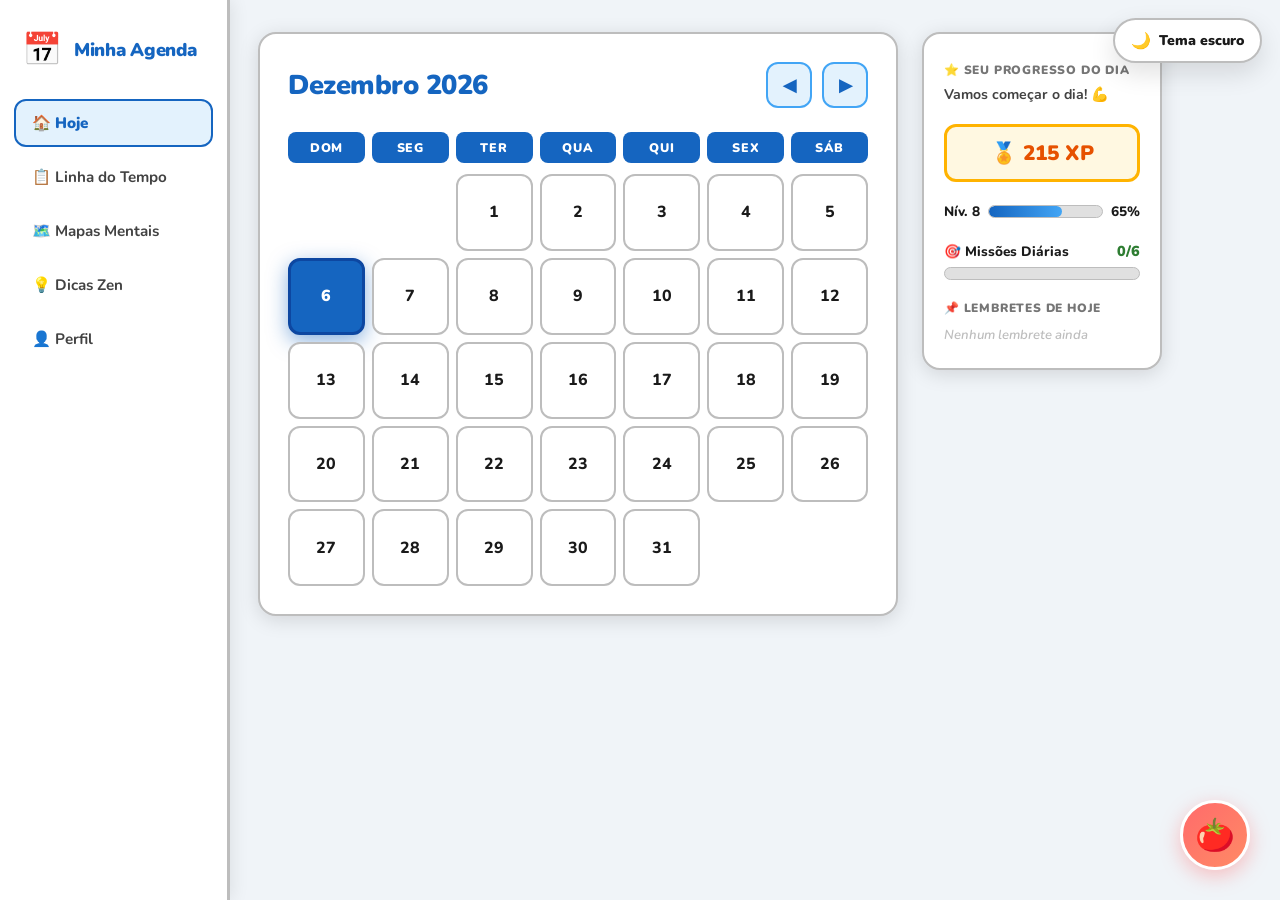
==== commit fc35b779: "Pomodoro e heatmap" ====
--- a/Agenda/index.html
+++ b/Agenda/index.html
@@ -42,6 +42,10 @@
     </script>
 
 
+    <!-- Canvas para Confete -->
+    <canvas id="confetti-canvas"
+        style="position: fixed; top: 0; left: 0; width: 100%; height: 100%; pointer-events: none; z-index: 9999;"></canvas>
+
     <button class="theme-toggle" id="theme-toggle" type="button" aria-pressed="false">
         <span class="theme-toggle-icon" aria-hidden="true">🌙</span>
         <span class="theme-toggle-text">Tema escuro</span>
@@ -169,6 +173,23 @@
                         <div class="bar-chart" id="week-chart"></div>
                     </div>
                 </div>
+
+                <!-- Heatmap de Produtividade -->
+                <section class="heatmap-section" id="heatmap-section">
+                    <div class="heatmap-header">
+                        <h3>🔥 Heatmap de Produtividade</h3>
+                        <p>Intensidade de tarefas concluídas (últimas 4 semanas)</p>
+                    </div>
+                    <div class="heatmap-legend">
+                        <span class="heatmap-legend-item"><span class="heatmap-box heatmap-box-0"></span> 0
+                            tarefas</span>
+                        <span class="heatmap-legend-item"><span class="heatmap-box heatmap-box-1"></span> 1-2</span>
+                        <span class="heatmap-legend-item"><span class="heatmap-box heatmap-box-2"></span> 3-4</span>
+                        <span class="heatmap-legend-item"><span class="heatmap-box heatmap-box-3"></span> 5-6</span>
+                        <span class="heatmap-legend-item"><span class="heatmap-box heatmap-box-4"></span> 7+</span>
+                    </div>
+                    <div class="heatmap-container" id="heatmap-container"></div>
+                </section>
             </section>
         </div>
 
@@ -236,6 +257,44 @@
     <!-- Toast -->
     <div class="toast" id="toast"></div>
 
+    <!-- Modal de Pomodoro -->
+    <div class="pomodoro-modal" id="pomodoro-modal">
+        <div class="pomodoro-content">
+            <button class="pomodoro-close" id="pomodoro-close" aria-label="Fechar Pomodoro">✕</button>
+            <div class="pomodoro-header">
+                <h2>🍅 Pomodoro</h2>
+                <p id="pomodoro-phase">Tempo de Trabalho</p>
+            </div>
+            <div class="pomodoro-display">
+                <div class="pomodoro-time" id="pomodoro-time">25:00</div>
+                <p class="pomodoro-subtitle">Sessões completadas: <span id="pomodoro-count">0</span></p>
+            </div>
+            <div class="pomodoro-controls">
+                <button class="btn-control" id="pomodoro-start" aria-label="Iniciar Pomodoro">▶ Iniciar</button>
+                <button class="btn-control" id="pomodoro-pause" aria-label="Pausar Pomodoro" style="display:none;">⏸
+                    Pausar</button>
+                <button class="btn-control" id="pomodoro-reset" aria-label="Resetar Pomodoro">⟲ Resetar</button>
+            </div>
+            <div class="pomodoro-bônus">
+                <span>🎯 Bônus XP por Pomodoro: <strong id="bonus-xp">50</strong> XP</span>
+            </div>
+            <div class="pomodoro-stats">
+                <div class="stat-item">
+                    <span class="stat-label">Hoje:</span>
+                    <span class="stat-value" id="pomodoro-today">0</span>
+                </div>
+                <div class="stat-item">
+                    <span class="stat-label">Semana:</span>
+                    <span class="stat-value" id="pomodoro-week">0</span>
+                </div>
+            </div>
+        </div>
+    </div>
+
+    <!-- Botão flutuante para Pomodoro -->
+    <button class="pomodoro-fab" id="pomodoro-fab" aria-label="Abrir Pomodoro"
+        title="Clique para abrir Pomodoro">🍅</button>
+
     <script src="js/script.js"></script>
 </body>
 
--- a/Agenda/css/style.css
+++ b/Agenda/css/style.css
@@ -1189,8 +1189,407 @@
     font-size: 0.8rem;
     font-weight: 800;
     cursor: pointer;
-    font-family: 'Nunito', sans-serif;
-    transition: all 0.18s;
+}
+
+/* ========== HEATMAP DE PRODUTIVIDADE ========== */
+.heatmap-section {
+    background: var(--white);
+    border-radius: var(--radius-lg);
+    padding: 24px;
+    border: 2.5px solid #BDBDBD;
+    margin-top: 24px;
+}
+
+.heatmap-header {
+    margin-bottom: 20px;
+}
+
+.heatmap-header h3 {
+    font-size: 1.3rem;
+    font-weight: 900;
+    color: var(--blue);
+    margin-bottom: 6px;
+}
+
+.heatmap-header p {
+    font-size: 0.9rem;
+    color: var(--text-soft);
+}
+
+.heatmap-legend {
+    display: flex;
+    gap: 16px;
+    margin-bottom: 18px;
+    flex-wrap: wrap;
+}
+
+.heatmap-legend-item {
+    display: flex;
+    align-items: center;
+    gap: 8px;
+    font-size: 0.85rem;
+    font-weight: 700;
+    color: var(--text-mid);
+}
+
+.heatmap-box {
+    width: 18px;
+    height: 18px;
+    border-radius: 3px;
+}
+
+/* Legend box colors (light theme) */
+.heatmap-box-0 {
+    background: #FFFFFF;
+    border: 1px solid #ccc;
+}
+
+.heatmap-box-1 {
+    background: #E3F2FD;
+}
+
+.heatmap-box-2 {
+    background: #90CAF9;
+}
+
+.heatmap-box-3 {
+    background: #42A5F5;
+}
+
+.heatmap-box-4 {
+    background: #1565C0;
+    color: var(--white);
+}
+
+/* Dark theme overrides for heatmap */
+html.dark-theme .heatmap-section {
+    background: transparent;
+    border-color: transparent;
+    box-shadow: none;
+}
+
+html.dark-theme .heatmap-header h3,
+html.dark-theme .heatmap-header p,
+html.dark-theme .heatmap-legend-item,
+html.dark-theme .heatmap-row-label,
+html.dark-theme .heatmap-cell {
+    color: var(--white);
+}
+
+html.dark-theme .heatmap-box-0,
+html.dark-theme .heatmap-box-1,
+html.dark-theme .heatmap-box-2,
+html.dark-theme .heatmap-box-3,
+html.dark-theme .heatmap-box-4,
+html.dark-theme .heatmap-cell-0,
+html.dark-theme .heatmap-cell-1,
+html.dark-theme .heatmap-cell-2,
+html.dark-theme .heatmap-cell-3,
+html.dark-theme .heatmap-cell-4 {
+    background: var(--bg);
+    border-color: #334155;
+    color: var(--white);
+}
+
+html.dark-theme .heatmap-cell:hover {
+    box-shadow: 0 2px 8px rgba(0, 0, 0, 0.24);
+}
+
+.heatmap-container {
+    display: grid;
+    grid-template-columns: 80px repeat(4, 1fr);
+    gap: 3px;
+    overflow-x: auto;
+}
+
+.heatmap-row {
+    display: contents;
+}
+
+.heatmap-row-label {
+    display: flex;
+    align-items: center;
+    justify-content: center;
+    font-weight: 800;
+    font-size: 0.8rem;
+    color: var(--text-mid);
+    height: 40px;
+    background: var(--bg);
+    border-radius: var(--radius-sm);
+}
+
+.heatmap-cell {
+    width: 40px;
+    height: 40px;
+    border-radius: var(--radius-sm);
+    border: 1px solid #ccc;
+    display: flex;
+    align-items: center;
+    justify-content: center;
+    font-size: 0.7rem;
+    font-weight: 700;
+    color: var(--text-dark);
+    cursor: pointer;
+    transition: all 0.2s;
+    position: relative;
+}
+
+.heatmap-cell:hover {
+    transform: scale(1.1);
+    box-shadow: 0 2px 8px rgba(0, 0, 0, 0.15);
+}
+
+.heatmap-cell-0 {
+    background: var(--white);
+    border-color: #ddd;
+}
+
+.heatmap-cell-1 {
+    background: #E3F2FD;
+}
+
+.heatmap-cell-2 {
+    background: #90CAF9;
+}
+
+.heatmap-cell-3 {
+    background: #42A5F5;
+}
+
+.heatmap-cell-4 {
+    background: #1565C0;
+    color: var(--white);
+}
+
+/* ========== POMODORO ========== */
+.pomodoro-fab {
+    position: fixed;
+    bottom: 30px;
+    right: 30px;
+    width: 70px;
+    height: 70px;
+    border-radius: 50%;
+    background: linear-gradient(135deg, #FF6B6B 0%, #FF8A65 100%);
+    border: 3px solid var(--white);
+    font-size: 2rem;
+    cursor: pointer;
+    box-shadow: 0 6px 20px rgba(255, 107, 107, 0.4);
+    display: flex;
+    align-items: center;
+    justify-content: center;
+    transition: all 0.3s ease;
+    z-index: 1000;
+}
+
+.pomodoro-fab:hover {
+    transform: scale(1.15);
+    box-shadow: 0 8px 28px rgba(255, 107, 107, 0.6);
+}
+
+.pomodoro-fab:active {
+    transform: scale(0.95);
+}
+
+.pomodoro-modal {
+    position: fixed;
+    top: 0;
+    left: 0;
+    width: 100%;
+    height: 100%;
+    background: rgba(0, 0, 0, 0.5);
+    display: none;
+    align-items: center;
+    justify-content: center;
+    z-index: 5000;
+    backdrop-filter: blur(2px);
+}
+
+.pomodoro-modal.active {
+    display: flex;
+}
+
+.pomodoro-content {
+    background: var(--white);
+    border-radius: var(--radius-lg);
+    padding: 32px;
+    box-shadow: 0 12px 48px rgba(0, 0, 0, 0.2);
+    max-width: 380px;
+    width: 90%;
+    position: relative;
+}
+
+.pomodoro-close {
+    position: absolute;
+    top: 12px;
+    right: 12px;
+    background: none;
+    border: none;
+    font-size: 1.5rem;
+    cursor: pointer;
+    color: var(--text-soft);
+    transition: color 0.2s;
+}
+
+.pomodoro-close:hover {
+    color: var(--text-dark);
+}
+
+.pomodoro-header {
+    text-align: center;
+    margin-bottom: 24px;
+}
+
+.pomodoro-header h2 {
+    font-size: 1.6rem;
+    font-weight: 900;
+    color: var(--blue);
+    margin-bottom: 4px;
+}
+
+.pomodoro-header p {
+    font-size: 0.9rem;
+    color: var(--text-soft);
+    font-weight: 700;
+}
+
+.pomodoro-display {
+    background: linear-gradient(135deg, #FFF8E1 0%, #FFE082 100%);
+    border-radius: var(--radius-lg);
+    padding: 32px;
+    text-align: center;
+    margin-bottom: 24px;
+    border: 2.5px solid #FFB300;
+}
+
+.pomodoro-time {
+    font-size: 3.5rem;
+    font-weight: 900;
+    color: #FF6B00;
+    font-family: 'Courier New', monospace;
+    letter-spacing: 2px;
+    margin-bottom: 8px;
+}
+
+.pomodoro-subtitle {
+    font-size: 0.9rem;
+    color: var(--text-mid);
+    font-weight: 700;
+}
+
+.pomodoro-controls {
+    display: flex;
+    gap: 12px;
+    margin-bottom: 20px;
+}
+
+.btn-control {
+    flex: 1;
+    padding: 12px 16px;
+    background: var(--blue);
+    color: var(--white);
+    border: none;
+    border-radius: var(--radius-md);
+    font-weight: 800;
+    cursor: pointer;
+    font-size: 0.9rem;
+    transition: all 0.2s;
+}
+
+.btn-control:hover {
+    background: var(--blue-light);
+    transform: translateY(-2px);
+    box-shadow: 0 4px 12px rgba(21, 101, 192, 0.3);
+}
+
+.btn-control:active {
+    transform: translateY(0);
+}
+
+.pomodoro-bônus {
+    text-align: center;
+    font-size: 0.9rem;
+    font-weight: 700;
+    color: var(--green);
+    background: var(--green-bg);
+    padding: 12px;
+    border-radius: var(--radius-md);
+    margin-bottom: 16px;
+    border: 1px solid var(--green-light);
+}
+
+.pomodoro-stats {
+    display: flex;
+    gap: 12px;
+    justify-content: center;
+}
+
+.stat-item {
+    display: flex;
+    flex-direction: column;
+    align-items: center;
+    background: var(--bg);
+    padding: 12px 16px;
+    border-radius: var(--radius-md);
+}
+
+.stat-label {
+    font-size: 0.75rem;
+    font-weight: 700;
+    color: var(--text-soft);
+    text-transform: uppercase;
+}
+
+.stat-value {
+    font-size: 1.5rem;
+    font-weight: 900;
+    color: var(--blue);
+}
+
+/* ========== CONFETE E ANIMAÇÕES ========== */
+@keyframes confetti-fall {
+    to {
+        transform: translateY(100vh) rotateZ(360deg);
+        opacity: 0;
+    }
+}
+
+.confetti-particle {
+    animation: confetti-fall 3s ease-out forwards;
+}
+
+/* ========== RESPONSIVE ========== */
+@media (max-width: 768px) {
+    .pomodoro-fab {
+        width: 60px;
+        height: 60px;
+        font-size: 1.8rem;
+        bottom: 20px;
+        right: 20px;
+    }
+
+    .pomodoro-content {
+        padding: 24px;
+    }
+
+    .pomodoro-time {
+        font-size: 2.8rem;
+    }
+
+    .heatmap-container {
+        grid-template-columns: 60px repeat(4, 1fr);
+        gap: 2px;
+    }
+
+    .heatmap-cell {
+        width: 36px;
+        height: 36px;
+        font-size: 0.6rem;
+    }
+}
+
+font-family: 'Nunito',
+sans-serif;
+transition: all 0.18s;
 }
 
 .btn-done:hover {
@@ -1368,4 +1767,141 @@
         max-width: calc(100vw - 32px);
         padding: 22px;
     }
+}
+
+/* ========== RESPONSIVO (TABLETS E CELULARES) ========== */
+@media (max-width: 900px) {
+
+    /* Transformar a sidebar em barra superior compacta */
+    .sidebar {
+        width: 100%;
+        height: auto;
+        position: relative;
+        top: 0;
+        display: flex;
+        flex-direction: row;
+        align-items: center;
+        padding: 10px 12px;
+        gap: 12px;
+        border-right: none;
+        border-bottom: 2.5px solid #BDBDBD;
+        box-shadow: none;
+    }
+
+    .sidebar-logo {
+        gap: 8px;
+    }
+
+    .logo-text {
+        display: none;
+    }
+
+    .sidebar-nav {
+        flex-direction: row;
+        gap: 8px;
+        overflow-x: auto;
+        padding: 8px 0;
+    }
+
+    .nav-item {
+        padding: 8px 10px;
+        font-size: 0.88rem;
+    }
+
+    /* Empilhar o conteúdo principal para vertical (calendário acima, painel abaixo) */
+    .main-content {
+        flex-direction: column;
+        padding: 18px 14px;
+        gap: 16px;
+    }
+
+    /* Forçar o body a empilhar sidebar e conteúdo para evitar conteúdo off-screen */
+    body {
+        flex-direction: column;
+        align-items: stretch;
+    }
+
+    /* Garantir que o main-content seja visível e ocupe largura completa */
+    .main-content {
+        display: flex !important;
+        width: 100%;
+    }
+
+    .calendar-container,
+    .progress-panel,
+    .timeline-container {
+        max-width: 100%;
+        width: 100%;
+    }
+
+    .calendar-container {
+        order: 1;
+    }
+
+    .progress-panel {
+        order: 2;
+    }
+
+    /* Ajustes do calendário para ocupar largura total e tornar dias menores */
+    .calendar-container {
+        padding: 18px;
+    }
+
+    .day {
+        aspect-ratio: auto;
+        padding: 10px 6px;
+    }
+
+    .day span {
+        font-size: 0.95rem;
+    }
+
+}
+
+@media (max-width: 480px) {
+
+    /* Mobile: simplificar ainda mais */
+    .theme-toggle {
+        top: 10px;
+        right: 10px;
+        padding: 8px 12px;
+        font-size: 0.8rem;
+    }
+
+    .nav-item {
+        padding: 6px 8px;
+        font-size: 0.82rem;
+    }
+
+    header h2 {
+        font-size: 1.25rem;
+    }
+
+    .nav-buttons button {
+        width: 40px;
+        height: 40px;
+    }
+
+    .calendar-container {
+        padding: 14px;
+    }
+
+    .heatmap-container {
+        grid-template-columns: 50px repeat(4, 1fr);
+    }
+
+    .heatmap-cell {
+        width: 32px;
+        height: 32px;
+        font-size: 0.6rem;
+    }
+
+    .pomodoro-content {
+        max-width: 320px;
+        padding: 18px;
+    }
+
+    .pomodoro-time {
+        font-size: 2.4rem;
+    }
 }
